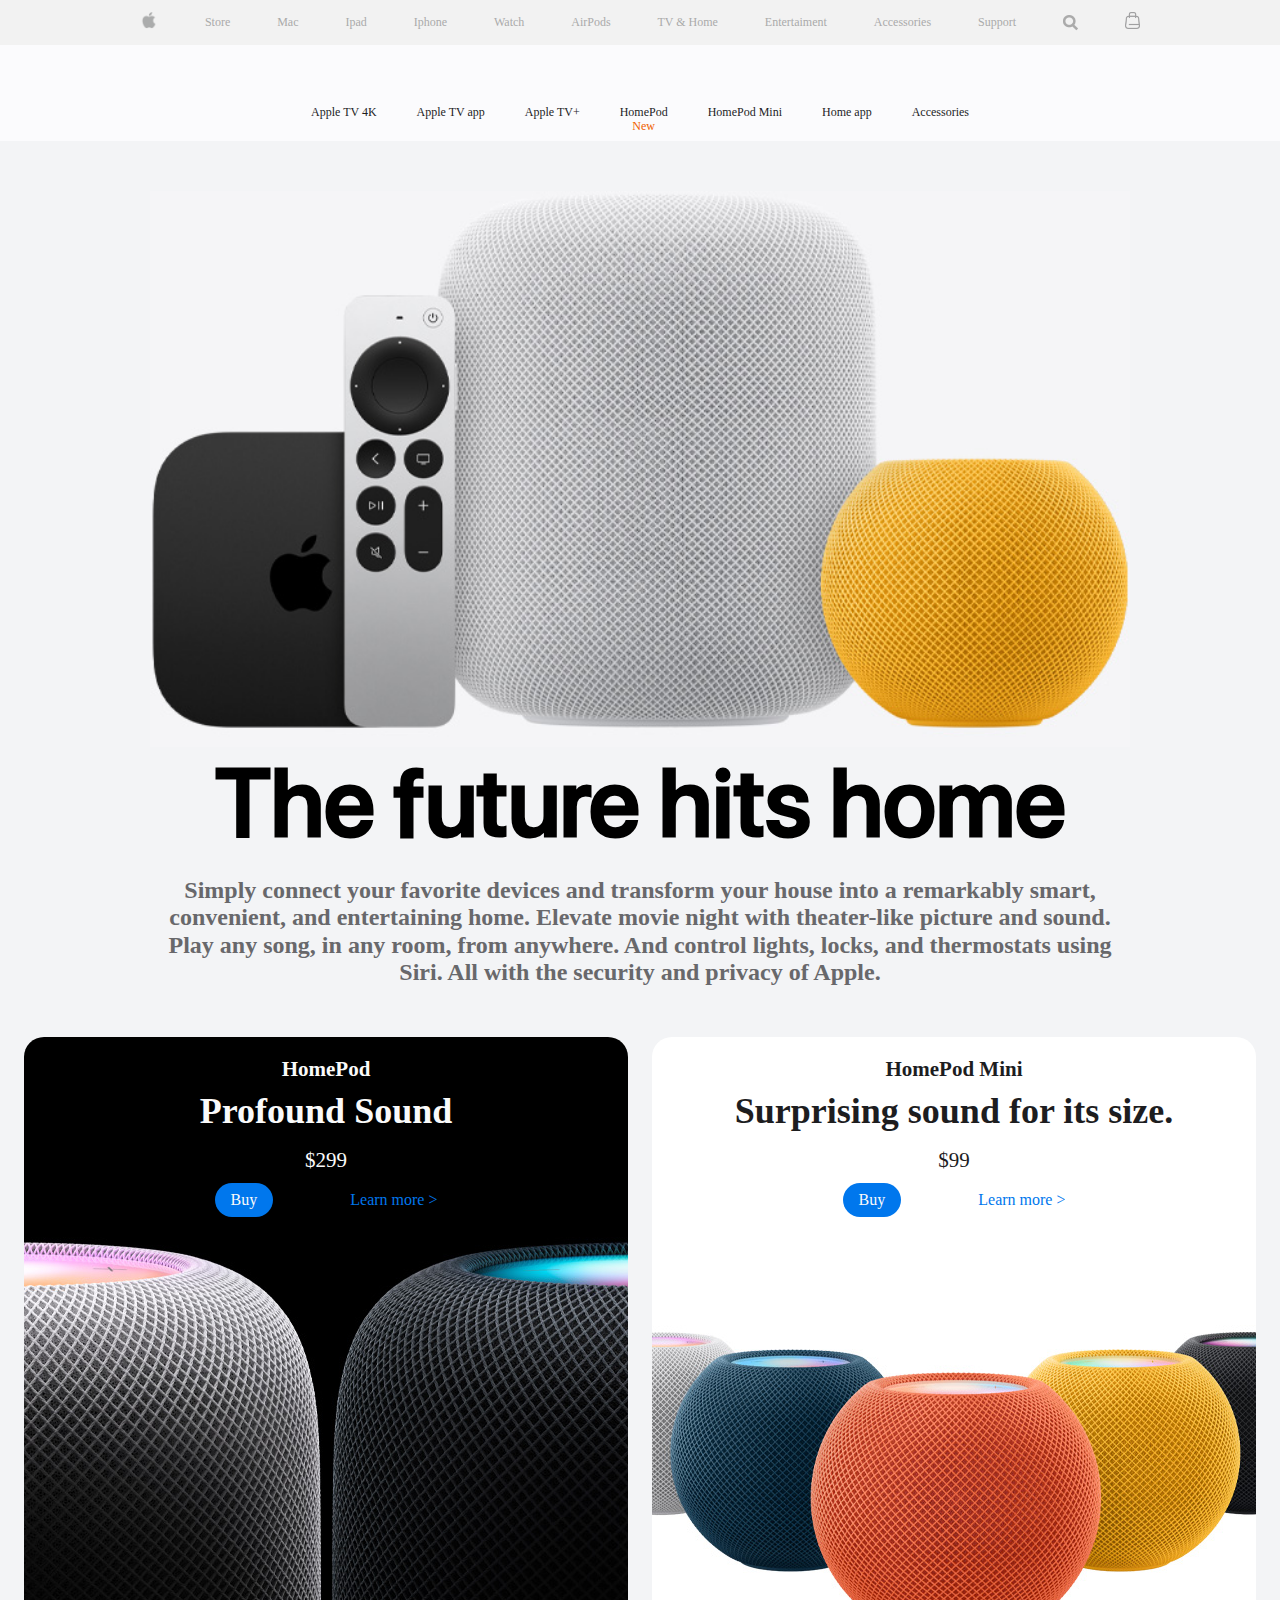
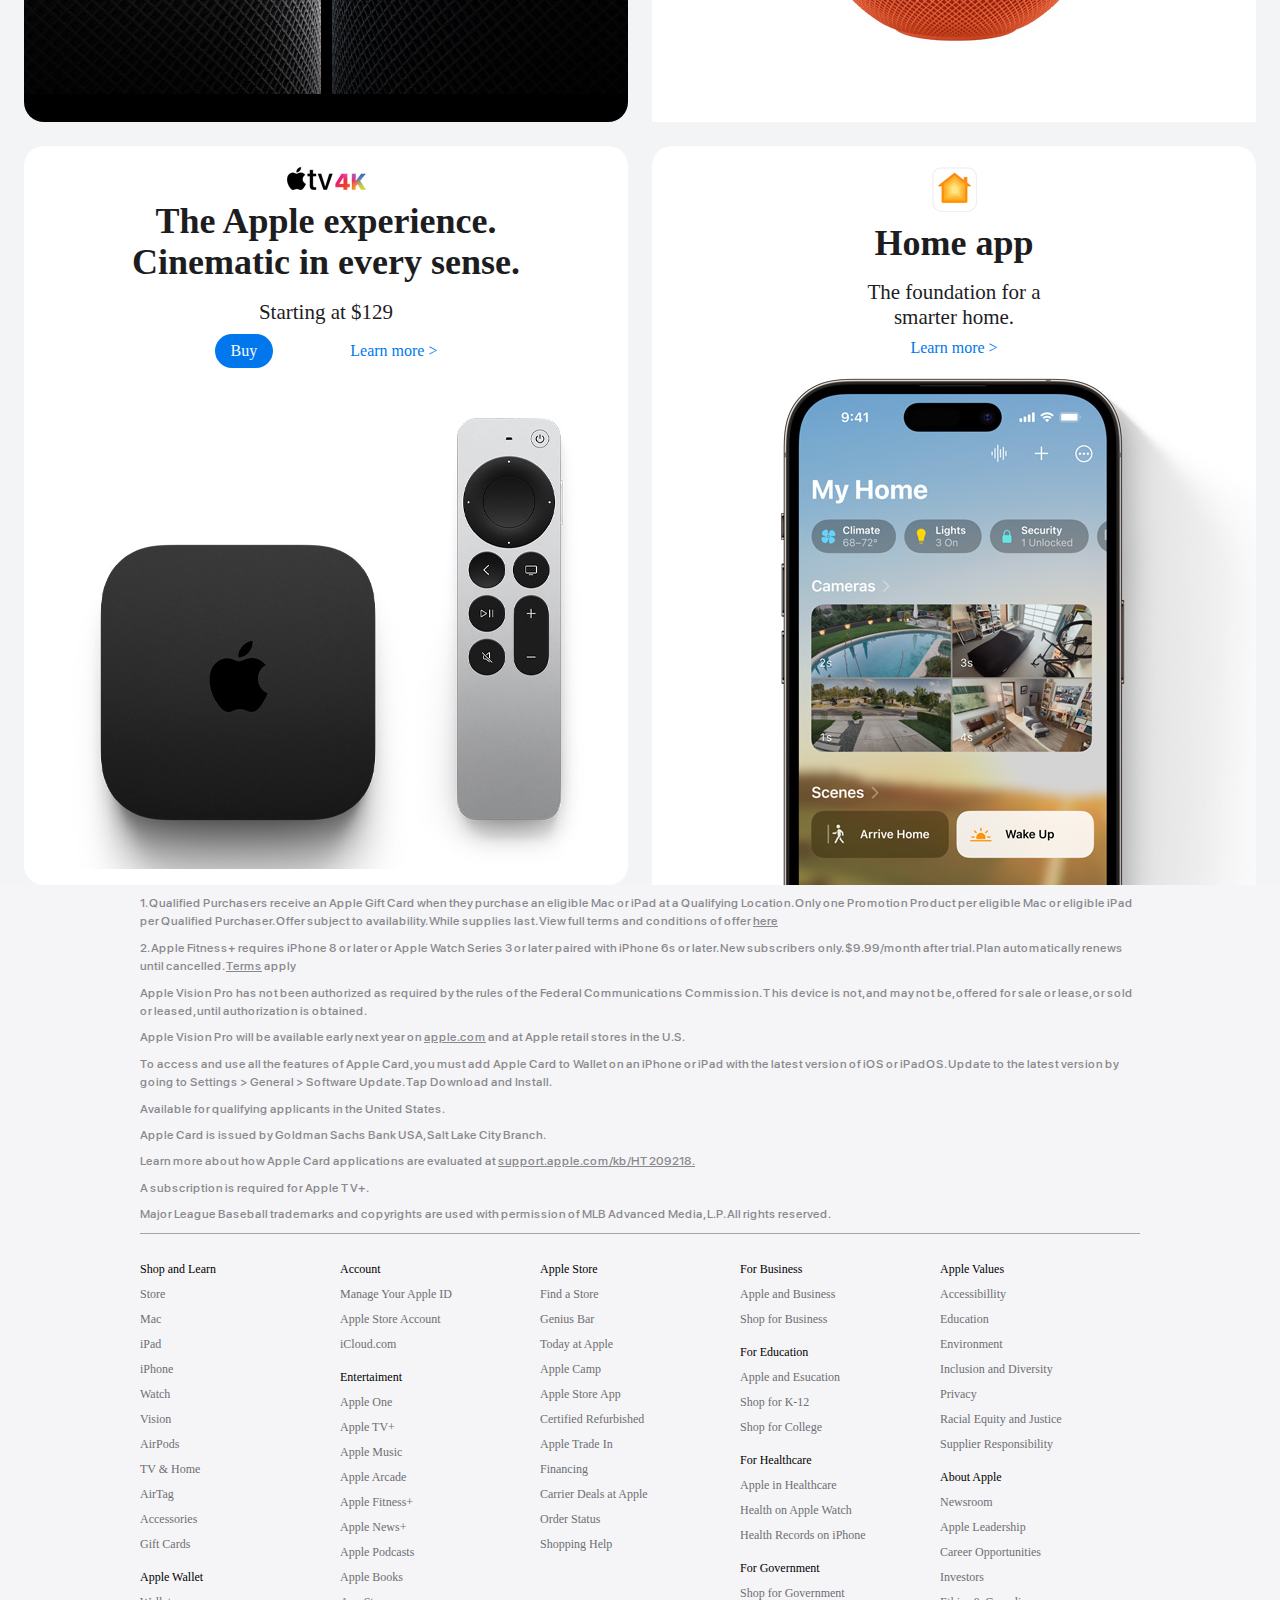
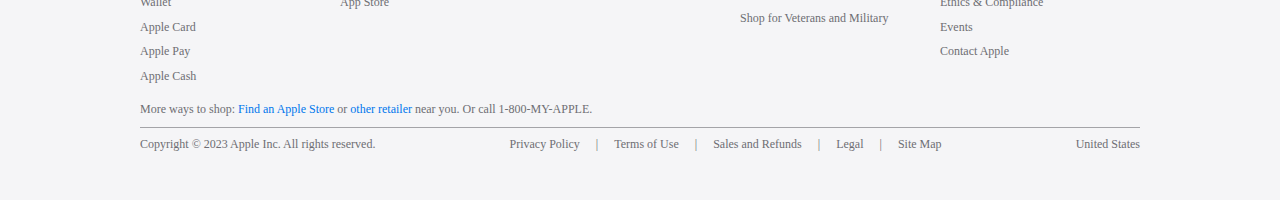
==== gallery.html @ ef0bcaed "added tv web" ====
<!DOCTYPE html>
<html lang="en">

<head>
    <meta charset="UTF-8">
    <meta http-equiv="X-UA-Compatible" content="IE=edge">
    <meta name="viewport" content="width=device-width, initial-scale=1.0">
    <link rel="stylesheet" href="./css/index.css">
    <!-- <link rel="shortcut icon" href="./assets/images/favicon.ico" type="image/x-icon"> -->
    <link rel="apple-touch-icon" sizes="180x180" href="./assets/favicon/apple-touch-icon.png">
    <link rel="icon" type="image/png" sizes="32x32" href="./assets/favicon/favicon-32x32.png">
    <link rel="icon" type="image/png" sizes="16x16" href="./assets/favicon/favicon-16x16.png">
    <link rel="manifest" href="./assets/favicon/site.webmanifest">
    <link rel="mask-icon" href="./assets/favicon/safari-pinned-tab.svg" color="#5bbad5">
    <meta name="msapplication-TileColor" content="#da532c">
    <meta name="theme-color" content="#ffffff">
    <title>Apple shop</title>
</head>

<body>
    <header class="header" id="header" style="position: static; background-color: #f2f2f2;">
        <ul class="header-menu-list" id="headerMenuList">
            <li class="header-menu-list-item menu-item-img"><a href="./index.html"><img
                        src="./assets/images/640px-Apple-logo.png" width="18px" alt="apple logo"></a></li>
            <li class="header-menu-list-item menu-item-text"><a href="#">
                    <p class="iphone-page-menu-elems">Store</p>
                </a></li>
            <li class="header-menu-list-item menu-item-text"><a href="#">
                    <p class="iphone-page-menu-elems">Mac</p>
                </a></li>
            <li class="header-menu-list-item menu-item-text"><a href="#">
                    <p class="iphone-page-menu-elems">Ipad</p>
                </a></li>
            <li class="header-menu-list-item menu-item-text"><a href="./iphone.html">
                    <p class="iphone-page-menu-elems">Iphone</p>
                </a></li>
            <li class="header-menu-list-item menu-item-text"><a href="#">
                    <p class="iphone-page-menu-elems">Watch</p>
                </a></li>
            <li class="header-menu-list-item menu-item-text"><a href="#">
                    <p class="iphone-page-menu-elems">AirPods</p>
                </a></li>
            <li class="header-menu-list-item menu-item-text"><a href="./gallery.html">
                    <p class="iphone-page-menu-elems">TV & Home</p>
                </a></li>
            <li class="header-menu-list-item menu-item-text"><a href="#">
                    <p class="iphone-page-menu-elems">Entertaiment</p>
                </a></li>
            <li class="header-menu-list-item menu-item-text"><a href="#">
                    <p class="iphone-page-menu-elems">Accessories</p>
                </a></li>
            <li class="header-menu-list-item menu-item-text"><a href="#">
                    <p class="iphone-page-menu-elems">Support</p>
                </a></li>
            <li class="header-menu-list-item menu-item-img"><a href="#" id="shopingSearch"><img
                        src="./assets/images/Vector_search_icon.svg.png" width="15px" alt=""></a></li>
            <li class="header-menu-list-item menu-item-img"><a href="#" id="shopingCart"><img
                        src="./assets/images/shopping_cart_icon_150278.png" width="15px" alt=""></a></li>
        </ul>
        <ul class="header-menu-hidden" id="header-menu-hidden">
            <li class="header-menu-list-item menu-item-img"><a href="./index.html"><img
                        src="./assets/images/640px-Apple-logo.png" width="18px" alt="apple logo"></a></li>
            <li>
                <ul>
                    <li class="header-menu-list-it6m menu-item-img shoppingSearch"><a href="#"><img
                                src="./assets/images/Vector_search_icon.svg.png" width="15px" alt=""></a></li>
                    <li class="header-menu-list-item menu-item-img"><a href="#" id="shopingCart"><img
                                src="./assets/images/shopping_cart_icon_150278.png" width="15px" alt=""></a></li>
                    <li><a href="#" id="menuOpenBtn" style="font-size: 30px; opacity: .8; color: #a3a3a3;">=</a></li>
                </ul>
            </li>
        </ul>
    </header>
    <main class="main-gallery" id="main-gallery">
        <section class="catalog-list-wrapper">
            <ul class="catalog-list">
                <li class="catalog-list-elem">
                    <a href="#" id="Apple-TV-4K">
                        <figure></figure>
                        <span>Apple TV 4K</span>
                        <span></span>
                    </a>
                </li>
                <li class="catalog-list-elem">
                    <a href="#" id="Apple-TV-app">
                        <figure></figure>
                        <span>Apple TV app</span>
                        <span></span>
                    </a>
                </li>
                <li class="catalog-list-elem">
                    <a href="#" id="Apple-TV">
                        <figure></figure>
                        <span>Apple TV+</span>
                        <span></span>
                    </a>
                </li>
                <li class="catalog-list-elem">
                    <a href="#" id="HomePod">
                        <figure></figure>
                        <span>HomePod</span>
                        <span>New</span>
                    </a>
                </li>
                <li class="catalog-list-elem">
                    <a href="#" id="HomePod-Mini">
                        <figure></figure>
                        <span>HomePod Mini</span>
                        <span></span>
                    </a>
                </li>
                <li class="catalog-list-elem">
                    <a href="#" id="Home-App">
                        <figure></figure>
                        <span>Home app</span>
                        <span></span>
                    </a>
                </li>
                <li class="catalog-list-elem">
                    <a href="#" id="Accessories">
                        <figure></figure>
                        <span>Accessories</span>
                        <span></span>
                    </a>
                </li>
            </ul>
        </section>
        <section class="home_staff">
            <img src="./assets/images/Gallery/FutureHitsHome.jpg" alt="">
            <h1>The future hits home</h1>
            <p>Simply connect your favorite devices and transform your house into a remarkably smart, convenient, and entertaining home. Elevate movie night with theater-like picture and sound. Play any song, in any room, from anywhere. And control lights, locks, and thermostats using Siri. All with the security and privacy of Apple.

            </p>
        </section>
        <section class="home_staff_cards">
            <section class="home_staff_cards_elem">
                <ul>
                    <li>
                        <p>HomePod</p>
                        <p>Profound Sound</p>
                        <p>$299</p>
                        <ul class="btns">
                            <li><a class="buy" href="#">Buy</a></li>
                            <li><a href="#">Learn more ></a></li>
                        </ul>
                    </li>
                    <li><img src="./assets/images/Gallery/homepod_2.jpg" alt=""></li>
                </ul>
            </section>
            <section class="home_staff_cards_elem">
                <ul>
                    <li>
                        <p>HomePod Mini</p>
                        <p>Surprising sound for its size.</p>
                        <p>$99</p>
                        <ul class="btns">
                            <li><a class="buy" href="#">Buy</a></li>
                            <li><a href="#">Learn more ></a></li>
                        </ul>
                    </li>
                    <li><img src="./assets/images/Gallery/room_filling_mini_Homepods.jpg" alt=""></li>
                </ul>
            </section>
            <section class="home_staff_cards_elem">
                <ul>
                    <li>
                        <img src="./assets/images/Gallery/apple_tv_4k_logo.png" alt="">
                        <p>The Apple experience.<br>Cinematic in every sense.</p>
                        <p>Starting at $129</p>
                        <ul class="btns">
                            <li><a class="buy" href="#">Buy</a></li>
                            <li><a href="#">Learn more ></a></li>
                        </ul>
                    </li>
                    <li><img src="./assets/images/Gallery/apple_tv_4k.jpg" alt=""></li>
                </ul>
            </section>
            <section class="home_staff_cards_elem">
                <ul>
                    <li>
                        <img src="./assets/images/Gallery/home_icon.png" alt="">
                        <p>Home app</p>
                        <p>The foundation for a<br>smarter home.</p>
                        <a href="#">Learn more ></a>
                    </li>
                    <li><img src="./assets/images/Gallery/homeapp.jpg" alt=""></li>
                </ul>
            </section>
        </section>
    </main>
    <footer class="footer">
        <section class="footer-content">
            <ul class="footer-content-list" id="mainFooter">
                <li class="footer-content-firstElem">
                    <ul class="footer-content-important-info">
                        <li><span>1. Qualified Purchasers receive an Apple Gift Card when they purchase an eligible Mac
                                or iPad at a Qualifying Location. Only one Promotion Product per eligible Mac or
                                eligible iPad per Qualified Purchaser. Offer subject to availability. While supplies
                                last. View full terms and conditions of offer <a href="#">here</a></span></li>
                        <li><span>2. Apple Fitness+ requires iPhone 8 or later or Apple Watch Series 3 or later paired
                                with iPhone 6s or later. New subscribers only. $9.99/month after trial. Plan
                                automatically renews until cancelled. <a href="#">Terms</a> apply <span></li>
                        <li><span>Apple Vision Pro has not been authorized as required by the rules of the Federal
                                Communications Commission. This device is not, and may not be, offered for sale or
                                lease, or sold or leased, until authorization is obtained.</span></li>
                        <li><span>Apple Vision Pro will be available early next year on <a
                                    href="https://www.apple.com/">apple.com</a> and at Apple retail stores in the
                                U.S.</span></li>
                        <li><span>To access and use all the features of Apple Card, you must add Apple Card to Wallet on
                                an iPhone or iPad with the latest version of iOS or iPadOS. Update to the latest version
                                by going to Settings > General > Software Update. Tap Download and Install.</span></li>
                        <li><span>Available for qualifying applicants in the United States.</span></li>
                        <li><span>Apple Card is issued by Goldman Sachs Bank USA, Salt Lake City Branch.</span></li>
                        <li><span>Learn more about how Apple Card applications are evaluated at <a
                                    href="https://support.apple.com/kb/HT209218">support.apple.com/kb/HT209218.</a></span>
                        </li>
                        <li><span>A subscription is required for Apple TV+.</span></li>
                        <li><span>Major League Baseball trademarks and copyrights are used with permission of MLB
                                Advanced Media, L.P. All rights reserved.</span></li>
                    </ul>
                </li>
                <li>
                    <section class="line"
                        style="width: 100%; height: 1px; background-color: #6e6e73; margin-block: 10px; opacity: .6;">
                    </section>
                </li>
                <li class="footer-content-secondElem">
                    <ul class="footer-importantLinksList_block">
                        <li class="footer-importantLinks_elem">
                            <section>
                                <ul>Shop and Learn
                                    <li><a href="#">Store</a></li>
                                    <li><a href="#">Mac</a></li>
                                    <li><a href="#">iPad</a></li>
                                    <li><a href="#">iPhone</a></li>
                                    <li><a href="#">Watch</a></li>
                                    <li><a href="#">Vision</a></li>
                                    <li><a href="#">AirPods</a></li>
                                    <li><a href="#">TV & Home</a></li>
                                    <li><a href="#">AirTag</a></li>
                                    <li><a href="#">Accessories</a></li>
                                    <li><a href="#">Gift Cards</a></li>
                                </ul>
                                <ul>Apple Wallet
                                    <li><a href="#">Wallet</a></li>
                                    <li><a href="#">Apple Card</a></li>
                                    <li><a href="#">Apple Pay</a></li>
                                    <li><a href="#">Apple Cash</a></li>
                                </ul>
                            </section>
                        </li>
                        <li class="footer-importantLinks_elem">
                            <section>
                                <ul>Account
                                    <li><a href="#">Manage Your Apple ID</a></li>
                                    <li><a href="#">Apple Store Account</a></li>
                                    <li><a href="#">iCloud.com</a></li>
                                </ul>
                                <ul>Entertaiment
                                    <li><a href="#">Apple One</a></li>
                                    <li><a href="#">Apple TV+</a></li>
                                    <li><a href="#">Apple Music</a></li>
                                    <li><a href="#">Apple Arcade</a></li>
                                    <li><a href="#">Apple Fitness+</a></li>
                                    <li><a href="#">Apple News+</a></li>
                                    <li><a href="#">Apple Podcasts</a></li>
                                    <li><a href="#">Apple Books</a></li>
                                    <li><a href="#">App Store</a></li>
                                </ul>
                            </section>
                        </li>
                        <li class="footer-importantLinks_elem">
                            <section>
                                <ul>Apple Store
                                    <li><a href="#">Find a Store</a></li>
                                    <li><a href="#">Genius Bar</a></li>
                                    <li><a href="#">Today at Apple</a></li>
                                    <li><a href="#">Apple Camp</a></li>
                                    <li><a href="#">Apple Store App</a></li>
                                    <li><a href="#">Certified Refurbished</a></li>
                                    <li><a href="#">Apple Trade In</a></li>
                                    <li><a href="#">Financing</a></li>
                                    <li><a href="#">Carrier Deals at Apple</a></li>
                                    <li><a href="#">Order Status</a></li>
                                    <li><a href="#">Shopping Help</a></li>
                                </ul>
                            </section>
                        </li>
                        <li class="footer-importantLinks_elem">
                            <section>
                                <ul>For Business
                                    <li><a href="#">Apple and Business</a></li>
                                    <li><a href="#">Shop for Business</a></li>
                                </ul>
                                <ul>For Education
                                    <li><a href="#">Apple and Esucation</a></li>
                                    <li><a href="#">Shop for K-12</a></li>
                                    <li><a href="#">Shop for College</a></li>
                                </ul>
                                <ul>For Healthcare
                                    <li><a href="#">Apple in Healthcare</a></li>
                                    <li><a href="#">Health on Apple Watch</a></li>
                                    <li><a href="#">Health Records on iPhone</a></li>
                                </ul>
                                <ul>For Government
                                    <li><a href="#">Shop for Government</a></li>
                                    <li><a href="#">Shop for Veterans and Military</a></li>
                                </ul>
                            </section>
                        </li>
                        <li class="footer-importantLinks_elem">
                            <section>
                                <ul>Apple Values
                                    <li><a href="#">Accessibillity</a></li>
                                    <li><a href="#">Education</a></li>
                                    <li><a href="#">Environment</a></li>
                                    <li><a href="#">Inclusion and Diversity</a></li>
                                    <li><a href="#">Privacy</a></li>
                                    <li><a href="#">Racial Equity and Justice</a></li>
                                    <li><a href="#">Supplier Responsibility</a></li>
                                </ul>
                                <ul>About Apple
                                    <li><a href="#">Newsroom</a></li>
                                    <li><a href="#">Apple Leadership</a></li>
                                    <li><a href="#">Career Opportunities</a></li>
                                    <li><a href="#">Investors</a></li>
                                    <li><a href="#">Ethics & Compliance</a></li>
                                    <li><a href="#">Events</a></li>
                                    <li><a href="#">Contact Apple</a></li>
                                </ul>
                            </section>
                        </li>
                    </ul>

                </li>
                <li class="footer-content-thirdElem">
                    <ul>
                        <li><span>More ways to shop: <a href="https://www.apple.com/retail/">Find an Apple Store</a> or
                                <a href="https://locate.apple.com/">other retailer</a> near you. Or call
                                1-800-MY-APPLE.</span></li>
                        <li>
                            <section class="line"
                                style="width: 100%; height: 1px; background-color: #6e6e73; margin-block: 10px; opacity: .6;">
                            </section>
                        </li>
                        <li>
                            <ul class="footer-copyright-lists">
                                <li>
                                    <p>Copyright &copy; 2023 Apple Inc. All rights reserved.</p>
                                </li>
                                <li>
                                    <ul>
                                        <li><a href="#">Privacy Policy</a></li>
                                        <li><a href="#">Terms of Use</a></li>
                                        <li><a href="#">Sales and Refunds</a></li>
                                        <li><a href="#">Legal</a></li>
                                        <li><a href="#">Site Map</a></li>
                                    </ul>
                                </li>
                                <li><a href="#">United States</a></li>
                            </ul>
                        </li>
                    </ul>
                </li>
            </ul>
            <ul class="footer-content-dropdown" id="littleFooter">
                <li class="dropdown">
                    <button class="dropbtn">Shop and Learn</button>
                    <div class="dropdown-content">
                        <a href="#">Store</a>
                        <a href="#">Mac</a>
                        <a href="#">iPad</a>
                        <a href="#">iPhone</a>
                        <a href="#">Watch</a>
                        <a href="#">Vision</a>
                        <a href="#">AirPods</a>
                        <a href="#">TV & Home</a>
                        <a href="#">AirTag</a>
                        <a href="#">Accessories</a>
                        <a href="#">Gift Cards</a>
                    </div>
                </li>
                <li class="dropdown">
                    <button class="dropbtn">Apple Wallet</button>
                    <div class="dropdown-content">
                        <a href="#">Wallet</a>
                        <a href="#">Apple Card</a>
                        <a href="#">Apple Pay</a>
                        <a href="#">Apple Cash</a>
                    </div>
                </li>
                <li class="dropdown">
                    <button class="dropbtn">Account</button>
                    <div class="dropdown-content">
                        <a href="#">Manage Your Apple ID</a>
                        <a href="#">Apple Store Account</a>
                        <a href="#">iCloud.com</a>
                    </div>
                </li>
                <li class="dropdown">
                    <button class="dropbtn">Entertaiment</button>
                    <div class="dropdown-content">
                        <a href="#">Apple One</a>
                        <a href="#">Apple TV+</a>
                        <a href="#">Apple Music</a>
                        <a href="#">Apple Arcade</a>
                        <a href="#">Apple Fitness+</a>
                        <a href="#">Apple News+</a>
                        <a href="#">Apple Podcasts</a>
                        <a href="#">Apple Books</a>
                        <a href="#">App Store</a>
                    </div>
                </li>
                <li class="dropdown">
                    <button class="dropbtn">Apple Store</button>
                    <div class="dropdown-content">
                        <a href="#">Find a Store</a>
                        <a href="#">Genius Bar</a>
                        <a href="#">Today at Apple</a>
                        <a href="#">Apple Camp</a>
                        <a href="#">Apple Store App</a>
                        <a href="#">Certified Refurbished</a>
                        <a href="#">Apple Trade In</a>
                        <a href="#">Financing</a>
                        <a href="#">Carrier Deals at Apple</a>
                        <a href="#">Order Status</a>
                        <a href="#">Shopping Help</a>
                    </div>
                </li>
                <li class="dropdown">
                    <button class="dropbtn">For Business</button>
                    <div class="dropdown-content">
                        <a href="#">Apple and Business</a>
                        <a href="#">Shop for Business</a>
                    </div>
                </li>
                <li class="dropdown">
                    <button class="dropbtn">For Education</button>
                    <div class="dropdown-content">
                        <a href="#">Apple and Esucation</a>
                        <a href="#">Shop for K-12</a>
                        <a href="#">Shop for College</a>
                    </div>
                </li>
                <li class="dropdown">
                    <button class="dropbtn">For Healthcare</button>
                    <div class="dropdown-content">
                        <a href="#">Apple in Healthcare</a>
                        <a href="#">Health on Apple Watch</a>
                        <a href="#">Health Records on iPhone</a>
                    </div>
                </li>
                <li class="dropdown">
                    <button class="dropbtn">For Government</button>
                    <div class="dropdown-content">
                        <a href="#">Shop for Government</a>
                        <a href="#">Shop for Veterans and Military</a>
                    </div>
                </li>
                <li class="dropdown">
                    <button class="dropbtn">Apple Values</button>
                    <div class="dropdown-content">
                        <a href="#">Accessibillity</a>
                        <a href="#">Education</a>
                        <a href="#">Environment</a>
                        <a href="#">Inclusion and Diversity</a>
                        <a href="#">Privacy</a>
                        <a href="#">Racial Equity and Justice</a>
                        <a href="#">Supplier Responsibility</a>
                    </div>
                </li>
                <li class="dropdown">
                    <button class="dropbtn">About Apple</button>
                    <div class="dropdown-content">
                        <a href="#">Newsroom</a>
                        <a href="#">Apple Leadership</a>
                        <a href="#">Career Opportunities</a>
                        <a href="#">Investors</a>
                        <a href="#">Ethics & Compliance</a>
                        <a href="#">Events</a>
                        <a href="#">Contact Apple</a>
                    </div>
                </li>
            </ul>
        </section>
    </footer>
    <section class="hidden-menu-block" id="hidden-menu-block">
        <ul><span id="menuCloser">&#x2715;</span>
            <li><a href="#">Store</a></li>
            <li><a href="#">Mac</a></li>
            <li><a href="#">iPad</a></li>
            <li><a href="./iphone.html">iPhone</a></li>
            <li><a href="#">Watch</a></li>
            <li><a href="#">Vision</a></li>
            <li><a href="#">AirPods</a></li>
            <li><a href="./gallery.html">TV & Home</a></li>
            <li><a href="#">Entertaiment</a></li>
            <li><a href="#">Accessories</a></li>
            <li><a href="#">Support</a></li>
        </ul>
    </section>
    <script src="./scripts/header.js"></script>
    <script src="./scripts/main.js"></script>
    <script src="./scripts/footer.js"></script>
</body>

</html>
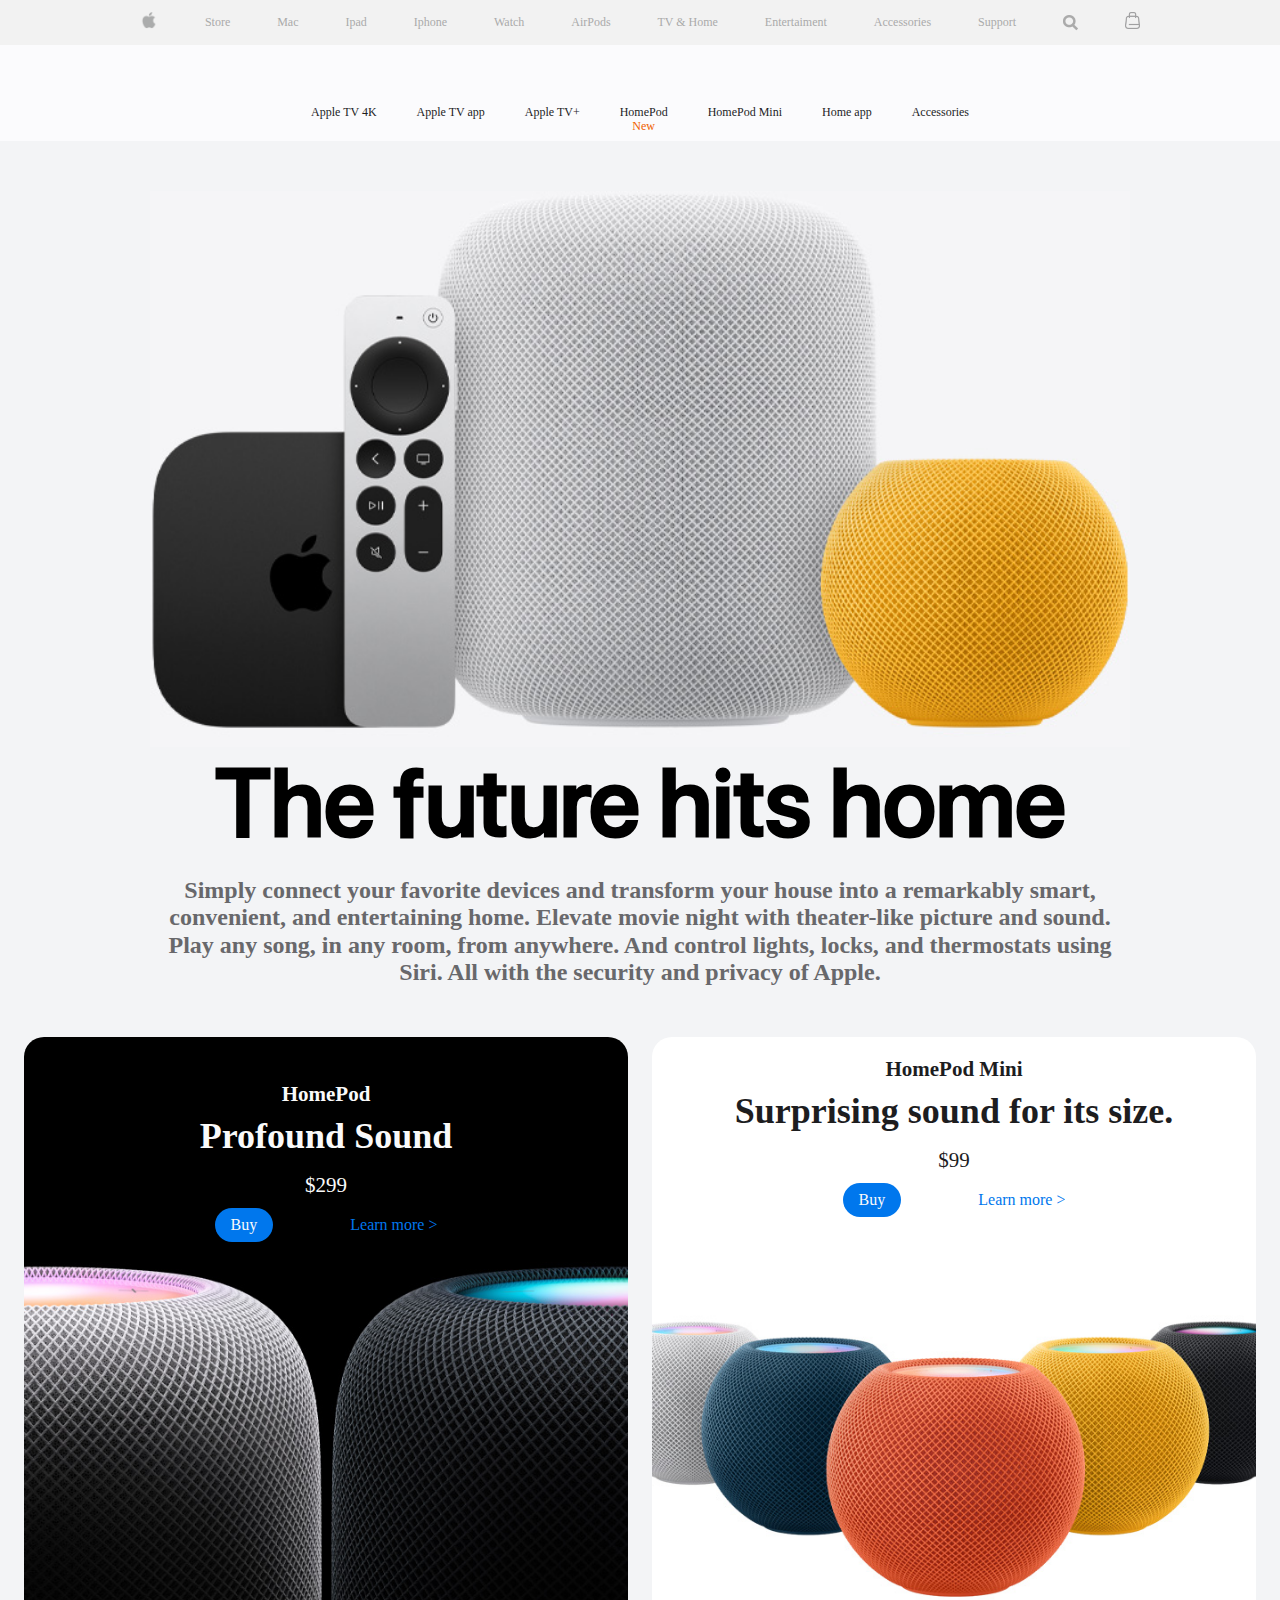
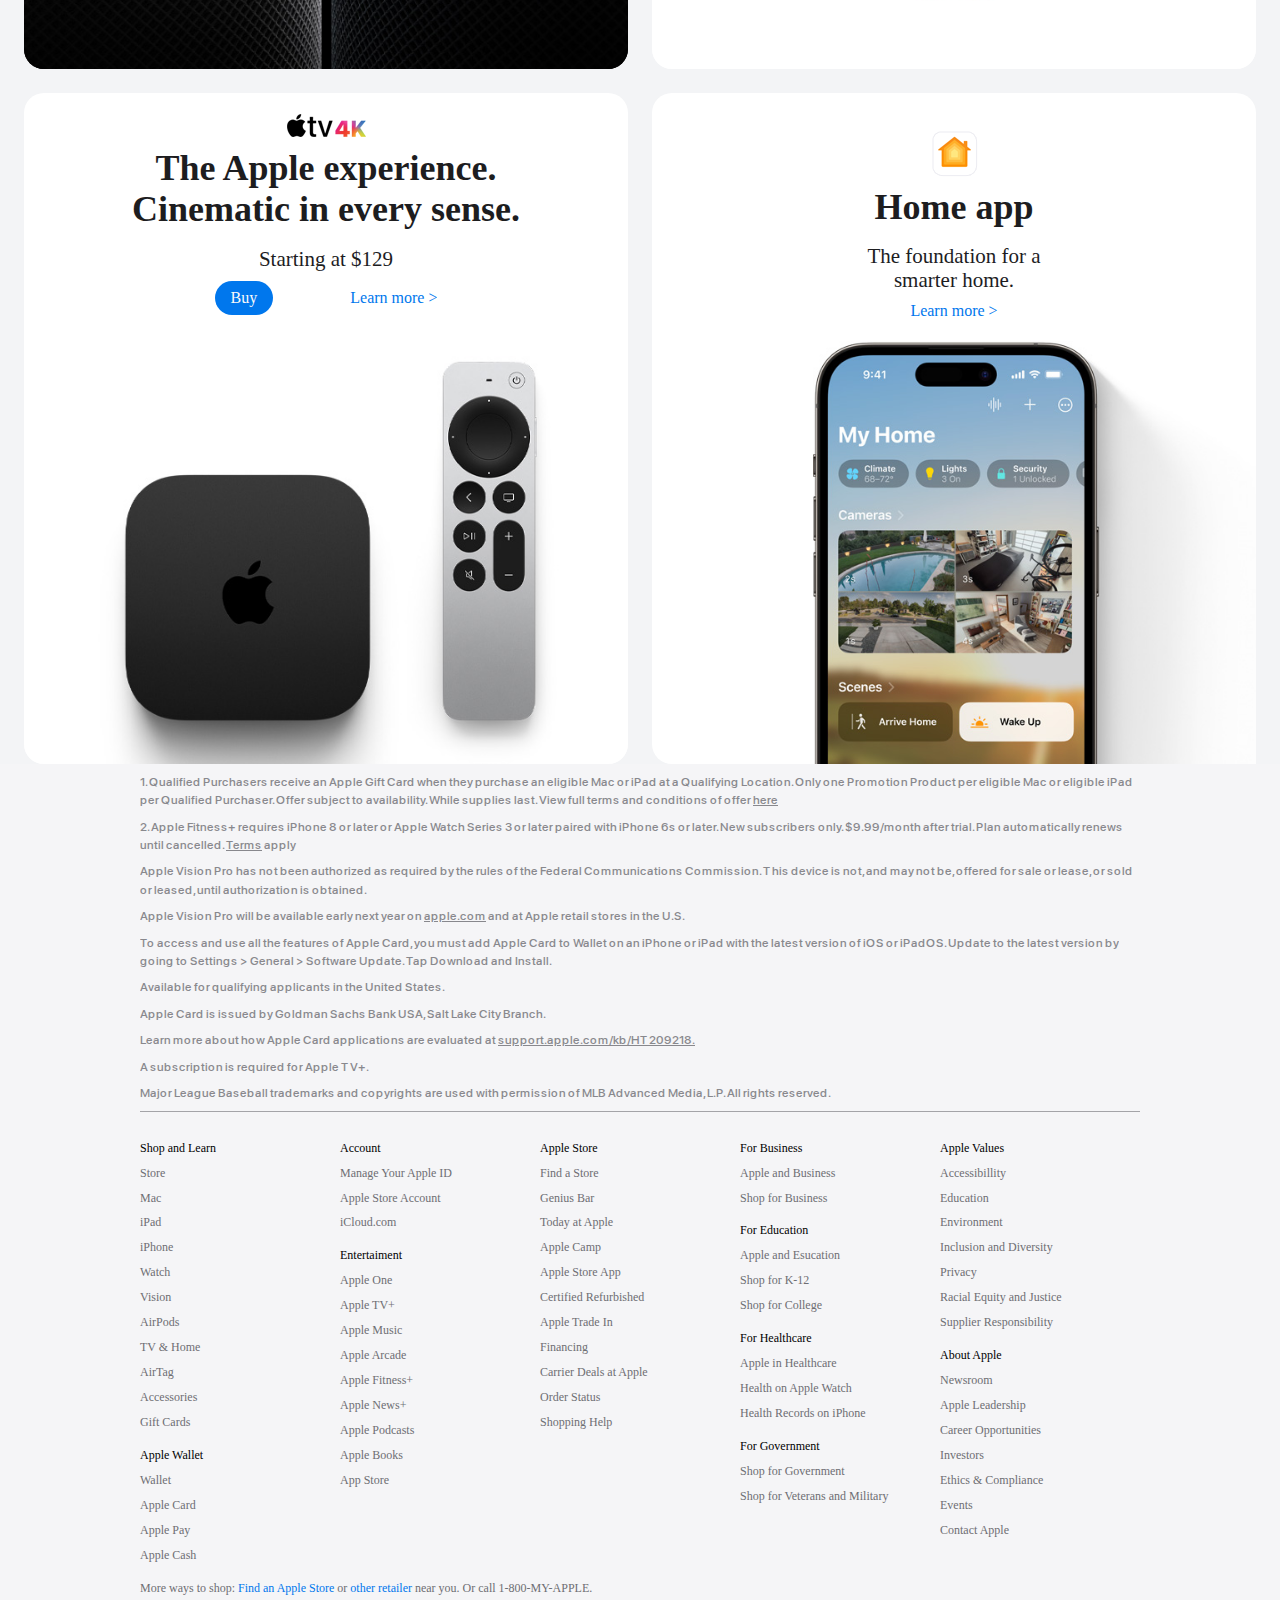
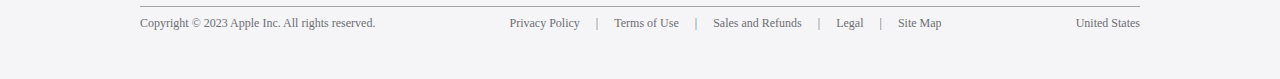
==== commit d8ae1ca0: "upgraded footer (part3) final (maybe)" ====
--- a/gallery.html
+++ b/gallery.html
@@ -365,121 +365,121 @@
             </ul>
             <ul class="footer-content-dropdown" id="littleFooter">
                 <li class="dropdown">
-                    <button class="dropbtn">Shop and Learn</button>
-                    <div class="dropdown-content">
-                        <a href="#">Store</a>
-                        <a href="#">Mac</a>
-                        <a href="#">iPad</a>
-                        <a href="#">iPhone</a>
-                        <a href="#">Watch</a>
-                        <a href="#">Vision</a>
-                        <a href="#">AirPods</a>
-                        <a href="#">TV & Home</a>
-                        <a href="#">AirTag</a>
-                        <a href="#">Accessories</a>
-                        <a href="#">Gift Cards</a>
-                    </div>
-                </li>
-                <li class="dropdown">
-                    <button class="dropbtn">Apple Wallet</button>
-                    <div class="dropdown-content">
-                        <a href="#">Wallet</a>
-                        <a href="#">Apple Card</a>
-                        <a href="#">Apple Pay</a>
-                        <a href="#">Apple Cash</a>
-                    </div>
-                </li>
-                <li class="dropdown">
-                    <button class="dropbtn">Account</button>
-                    <div class="dropdown-content">
-                        <a href="#">Manage Your Apple ID</a>
-                        <a href="#">Apple Store Account</a>
-                        <a href="#">iCloud.com</a>
-                    </div>
-                </li>
-                <li class="dropdown">
-                    <button class="dropbtn">Entertaiment</button>
-                    <div class="dropdown-content">
-                        <a href="#">Apple One</a>
-                        <a href="#">Apple TV+</a>
-                        <a href="#">Apple Music</a>
-                        <a href="#">Apple Arcade</a>
-                        <a href="#">Apple Fitness+</a>
-                        <a href="#">Apple News+</a>
-                        <a href="#">Apple Podcasts</a>
-                        <a href="#">Apple Books</a>
-                        <a href="#">App Store</a>
-                    </div>
-                </li>
-                <li class="dropdown">
-                    <button class="dropbtn">Apple Store</button>
-                    <div class="dropdown-content">
-                        <a href="#">Find a Store</a>
-                        <a href="#">Genius Bar</a>
-                        <a href="#">Today at Apple</a>
-                        <a href="#">Apple Camp</a>
-                        <a href="#">Apple Store App</a>
-                        <a href="#">Certified Refurbished</a>
-                        <a href="#">Apple Trade In</a>
-                        <a href="#">Financing</a>
-                        <a href="#">Carrier Deals at Apple</a>
-                        <a href="#">Order Status</a>
-                        <a href="#">Shopping Help</a>
-                    </div>
-                </li>
-                <li class="dropdown">
-                    <button class="dropbtn">For Business</button>
-                    <div class="dropdown-content">
-                        <a href="#">Apple and Business</a>
-                        <a href="#">Shop for Business</a>
-                    </div>
-                </li>
-                <li class="dropdown">
-                    <button class="dropbtn">For Education</button>
-                    <div class="dropdown-content">
-                        <a href="#">Apple and Esucation</a>
-                        <a href="#">Shop for K-12</a>
-                        <a href="#">Shop for College</a>
-                    </div>
-                </li>
-                <li class="dropdown">
-                    <button class="dropbtn">For Healthcare</button>
-                    <div class="dropdown-content">
-                        <a href="#">Apple in Healthcare</a>
-                        <a href="#">Health on Apple Watch</a>
-                        <a href="#">Health Records on iPhone</a>
-                    </div>
-                </li>
-                <li class="dropdown">
-                    <button class="dropbtn">For Government</button>
-                    <div class="dropdown-content">
-                        <a href="#">Shop for Government</a>
-                        <a href="#">Shop for Veterans and Military</a>
-                    </div>
-                </li>
-                <li class="dropdown">
-                    <button class="dropbtn">Apple Values</button>
-                    <div class="dropdown-content">
-                        <a href="#">Accessibillity</a>
-                        <a href="#">Education</a>
-                        <a href="#">Environment</a>
-                        <a href="#">Inclusion and Diversity</a>
-                        <a href="#">Privacy</a>
-                        <a href="#">Racial Equity and Justice</a>
-                        <a href="#">Supplier Responsibility</a>
-                    </div>
-                </li>
-                <li class="dropdown">
-                    <button class="dropbtn">About Apple</button>
-                    <div class="dropdown-content">
-                        <a href="#">Newsroom</a>
-                        <a href="#">Apple Leadership</a>
-                        <a href="#">Career Opportunities</a>
-                        <a href="#">Investors</a>
-                        <a href="#">Ethics & Compliance</a>
-                        <a href="#">Events</a>
-                        <a href="#">Contact Apple</a>
-                    </div>
+                    <button class="dropbtn" id="drop1" onclick="dropMove('drop1-content')">Shop and Learn</button>
+                        <div class="dropdown-content" id="drop1-content">
+                            <a href="#">Store</a>
+                            <a href="#">Mac</a>
+                            <a href="#">iPad</a>
+                            <a href="./iphone.html">iPhone</a>
+                            <a href="#">Watch</a>
+                            <a href="#">Vision</a>
+                            <a href="#">AirPods</a>
+                            <a href="./gallery.html">TV & Home</a>
+                            <a href="#">AirTag</a>
+                            <a href="#">Accessories</a>
+                            <a href="#">Gift Cards</a>
+                        </div>
+                </li>
+                <li class="dropdown">
+                    <button class="dropbtn" onclick="dropMove('drop2-content')" id="drop2">Apple Wallet</button>
+                        <div class="dropdown-content" id="drop2-content">
+                            <a href="#">Wallet</a>
+                            <a href="#">Apple Card</a>
+                            <a href="#">Apple Pay</a>
+                            <a href="#">Apple Cash</a>
+                        </div>
+                </li>
+                <li class="dropdown">
+                    <button class="dropbtn" onclick="dropMove('drop3-content')" id="drop3">Account</button>
+                        <div class="dropdown-content" id="drop3-content">
+                            <a href="#">Manage Your Apple ID</a>
+                            <a href="#">Apple Store Account</a>
+                            <a href="#">iCloud.com</a>
+                        </div>
+                </li>
+                <li class="dropdown">
+                    <button class="dropbtn" onclick="dropMove('drop4-content')" id="drop4">Entertaiment</button>
+                        <div class="dropdown-content" id="drop4-content">
+                            <a href="#">Apple One</a>
+                            <a href="#">Apple TV+</a>
+                            <a href="#">Apple Music</a>
+                            <a href="#">Apple Arcade</a>
+                            <a href="#">Apple Fitness+</a>
+                            <a href="#">Apple News+</a>
+                            <a href="#">Apple Podcasts</a>
+                            <a href="#">Apple Books</a>
+                            <a href="#">App Store</a>
+                        </div>
+                </li>
+                <li class="dropdown">
+                    <button class="dropbtn" onclick="dropMove('drop5-content')" id="drop5">Apple Store</button>
+                        <div class="dropdown-content" id="drop5-content">
+                            <a href="#">Find a Store</a>
+                            <a href="#">Genius Bar</a>
+                            <a href="#">Today at Apple</a>
+                            <a href="#">Apple Camp</a>
+                            <a href="#">Apple Store App</a>
+                            <a href="#">Certified Refurbished</a>
+                            <a href="#">Apple Trade In</a>
+                            <a href="#">Financing</a>
+                            <a href="#">Carrier Deals at Apple</a>
+                            <a href="#">Order Status</a>
+                            <a href="#">Shopping Help</a>
+                        </div>
+                </li>
+                <li class="dropdown">
+                    <button class="dropbtn" id="drop6" onclick="dropMove('drop6-content')">For Business</button>
+                        <div class="dropdown-content" id="drop6-content">
+                            <a href="#">Apple and Business</a>
+                            <a href="#">Shop for Business</a>
+                        </div>
+                </li>
+                <li class="dropdown">
+                    <button class="dropbtn" onclick="dropMove('drop7-content')" id="drop7">For Education</button>
+                        <div class="dropdown-content" id="drop7-content">
+                            <a href="#">Apple and Esucation</a>
+                            <a href="#">Shop for K-12</a>
+                            <a href="#">Shop for College</a>
+                        </div>
+                </li>
+                <li class="dropdown">
+                    <button  onclick="dropMove('drop8-content')" class="dropbtn" id="drop8">For Healthcare</button>
+                        <div class="dropdown-content" id="drop8-content">
+                            <a href="#">Apple in Healthcare</a>
+                            <a href="#">Health on Apple Watch</a>
+                            <a href="#">Health Records on iPhone</a>
+                        </div>
+                </li>
+                <li class="dropdown">
+                    <button class="dropbtn" id="drop9" onclick="dropMove('drop9-content')">For Government</button>
+                        <div class="dropdown-content" id="drop9-content">
+                            <a href="#">Shop for Government</a>
+                            <a href="#">Shop for Veterans and Military</a>
+                        </div>
+                </li>
+                <li class="dropdown">
+                    <button class="dropbtn" id="drop10" onclick="dropMove('drop10-content')">Apple Values</button>
+                        <div class="dropdown-content" id="drop10-content">
+                            <a href="#">Accessibillity</a>
+                            <a href="#">Education</a>
+                            <a href="#">Environment</a>
+                            <a href="#">Inclusion and Diversity</a>
+                            <a href="#">Privacy</a>
+                            <a href="#">Racial Equity and Justice</a>
+                            <a href="#">Supplier Responsibility</a>
+                        </div>
+                </li>
+                <li class="dropdown">
+                    <button class="dropbtn" id="drop11" onclick="dropMove('drop11-content')">About Apple</button>
+                        <div class="dropdown-content" id="drop11-content">
+                            <a href="#">Newsroom</a>
+                            <a href="#">Apple Leadership</a>
+                            <a href="#">Career Opportunities</a>
+                            <a href="#">Investors</a>
+                            <a href="#">Ethics & Compliance</a>
+                            <a href="#">Events</a>
+                            <a href="#">Contact Apple</a>
+                        </div>
                 </li>
             </ul>
         </section>
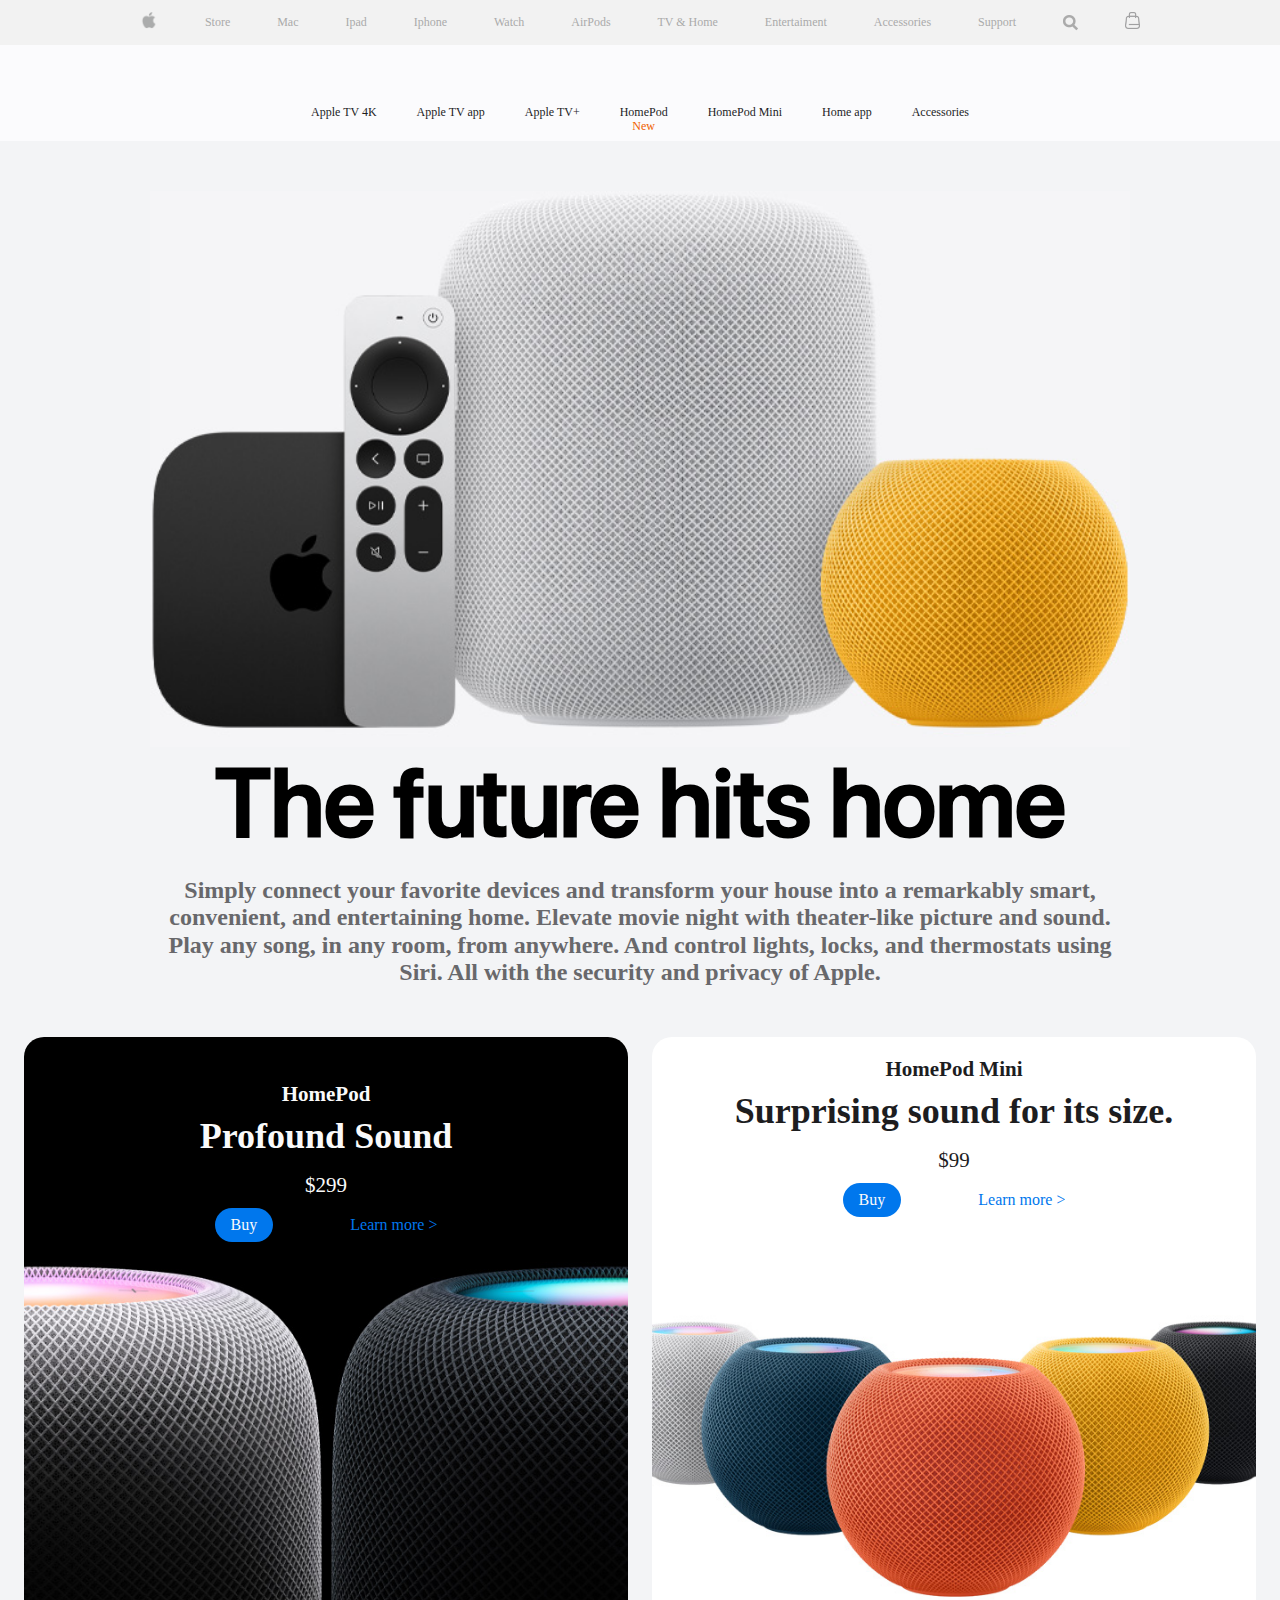
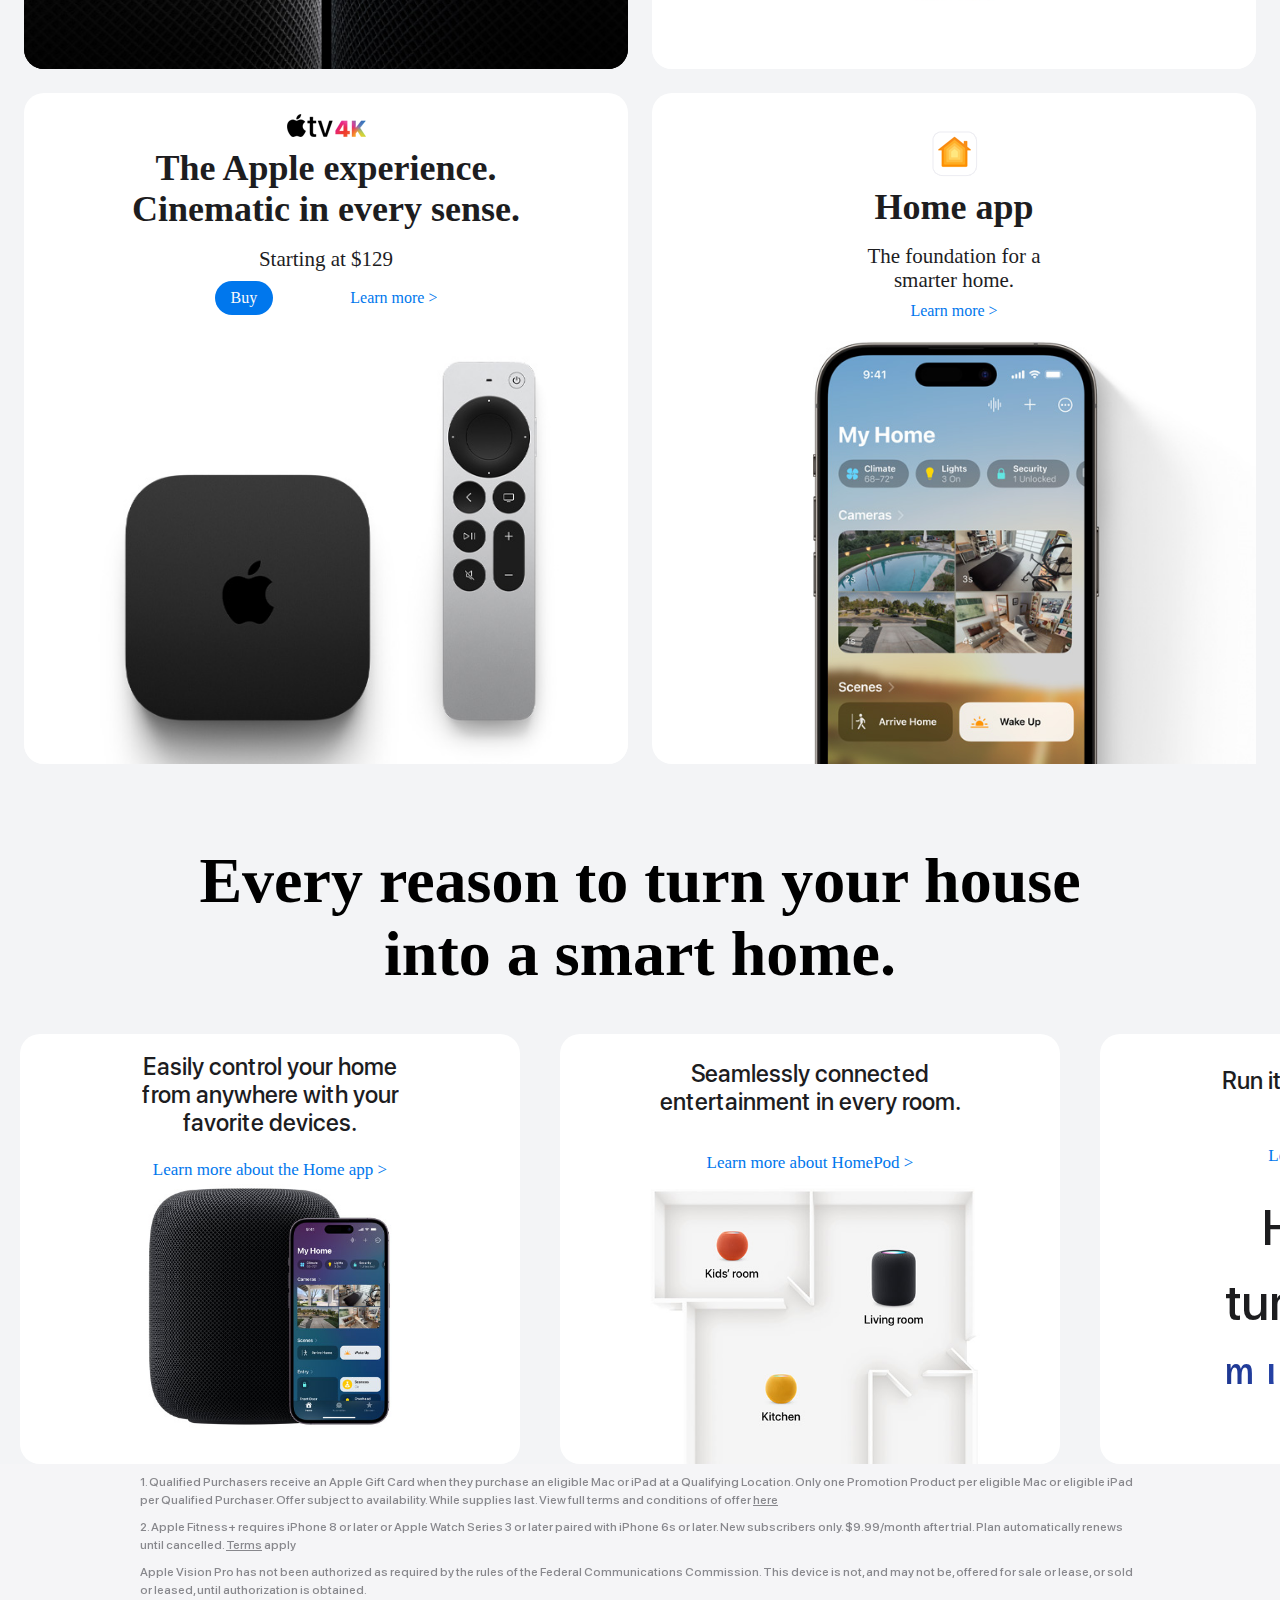
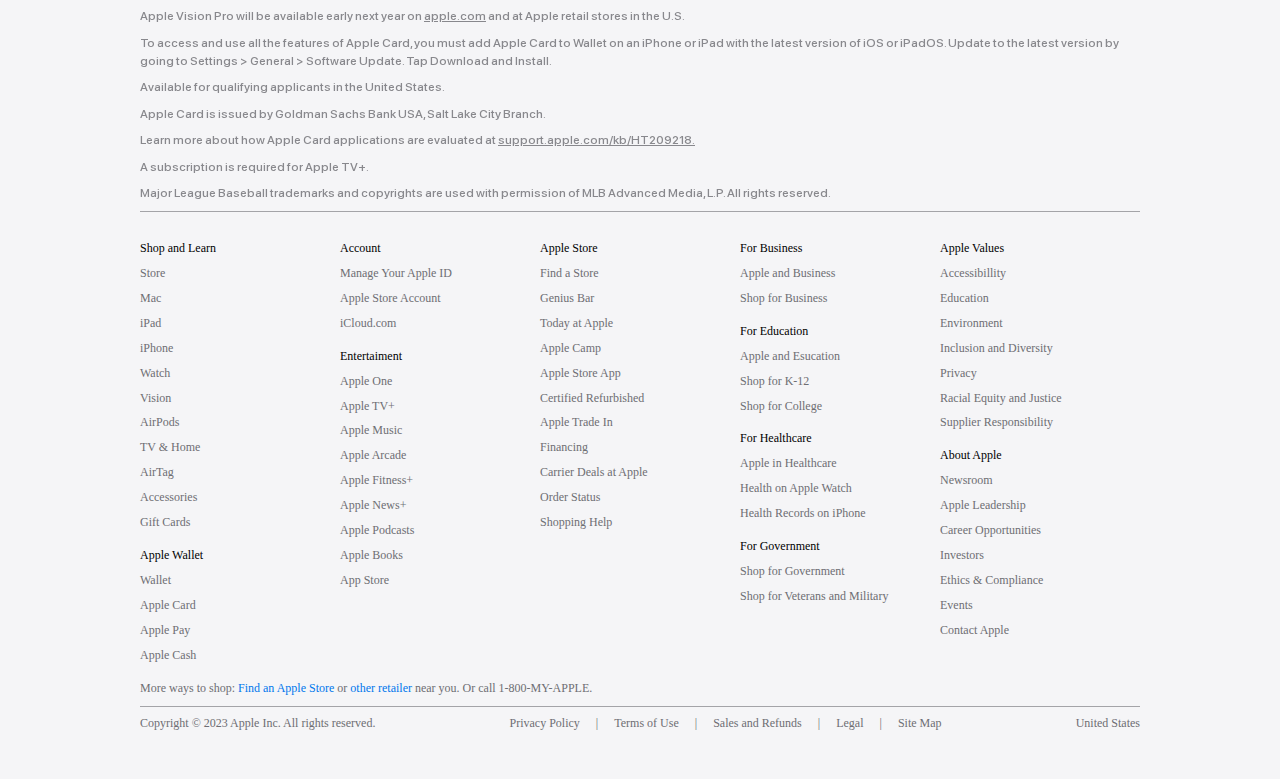
==== commit a276018a: "gallery block added pt1" ====
--- a/gallery.html
+++ b/gallery.html
@@ -186,6 +186,67 @@
                     <li><img src="./assets/images/Gallery/homeapp.jpg" alt=""></li>
                 </ul>
             </section>
+        </section>
+        <section class="carouselSmartHouse">
+            <h1>Every reason to turn your house<br>into a smart home.</h1>
+            <ul>
+                <li class="carousel-elem">
+                    <section>
+                        <ul class="carousel-elem-text">
+                            <li><p>Easily control your home<br>from anywhere with your<br>favorite devices.</p></li>
+                            <li>
+                                <a href="#">Learn more about the Home app ></a>
+                            </li>
+                        </ul>
+                        <img src="./assets/images/Gallery/smart_control__slilder 1.jpg" alt="">
+                    </section>
+                </li>
+                <li class="carousel-elem">
+                    <section>
+                        <ul class="carousel-elem-text">
+                            <li><p>Seamlessly connected<br>entertainment in every room.</p></li>
+                            <li>
+                                <a href="#">Learn more about HomePod ></a>
+                            </li>
+                        </ul>
+                        <img src="./assets/images/Gallery/smart_connect__slider2.jpg" alt="">
+                    </section>
+                </li>
+                <li class="carousel-elem">
+                    <section style="justify-content: flex-start;">
+                        <ul class="carousel-elem-text">
+                            <li><p>Run it all with your voice.</p></li>
+                            <li>
+                                <a href="#">Learn more about Siri ></a>
+                            </li>
+                        </ul>
+                        <ul class="text-siri">
+                            <li>
+                                <p class="gradient">Hey Siri,</p>
+                            </li>
+                            <li>
+                                <p class="gradient">turn ON the</p>
+                            </li>
+                            <li class="type-wrapper">
+                                <p class="type gradient">music</p>
+                            </li>
+                        </ul>
+                        <!-- Hey Siri, turn off the lights downstairs 
+                        -->
+                    </section>
+                </li>
+                <li class="carousel-elem">
+                    <section>
+                        <ul class="carousel-elem-text">
+                            <li><p>All with the security<br>and privacy of Apple.</p></li>
+                            <li>
+                                <a href="#">Learn more about Privacy ></a>
+                            </li>
+                        </ul>
+                        <img src="./assets/images/Gallery/security_and_privacy__slider3.jpg" alt="">
+                    </section>
+                </li>
+            </ul>
         </section>
     </main>
     <footer class="footer">
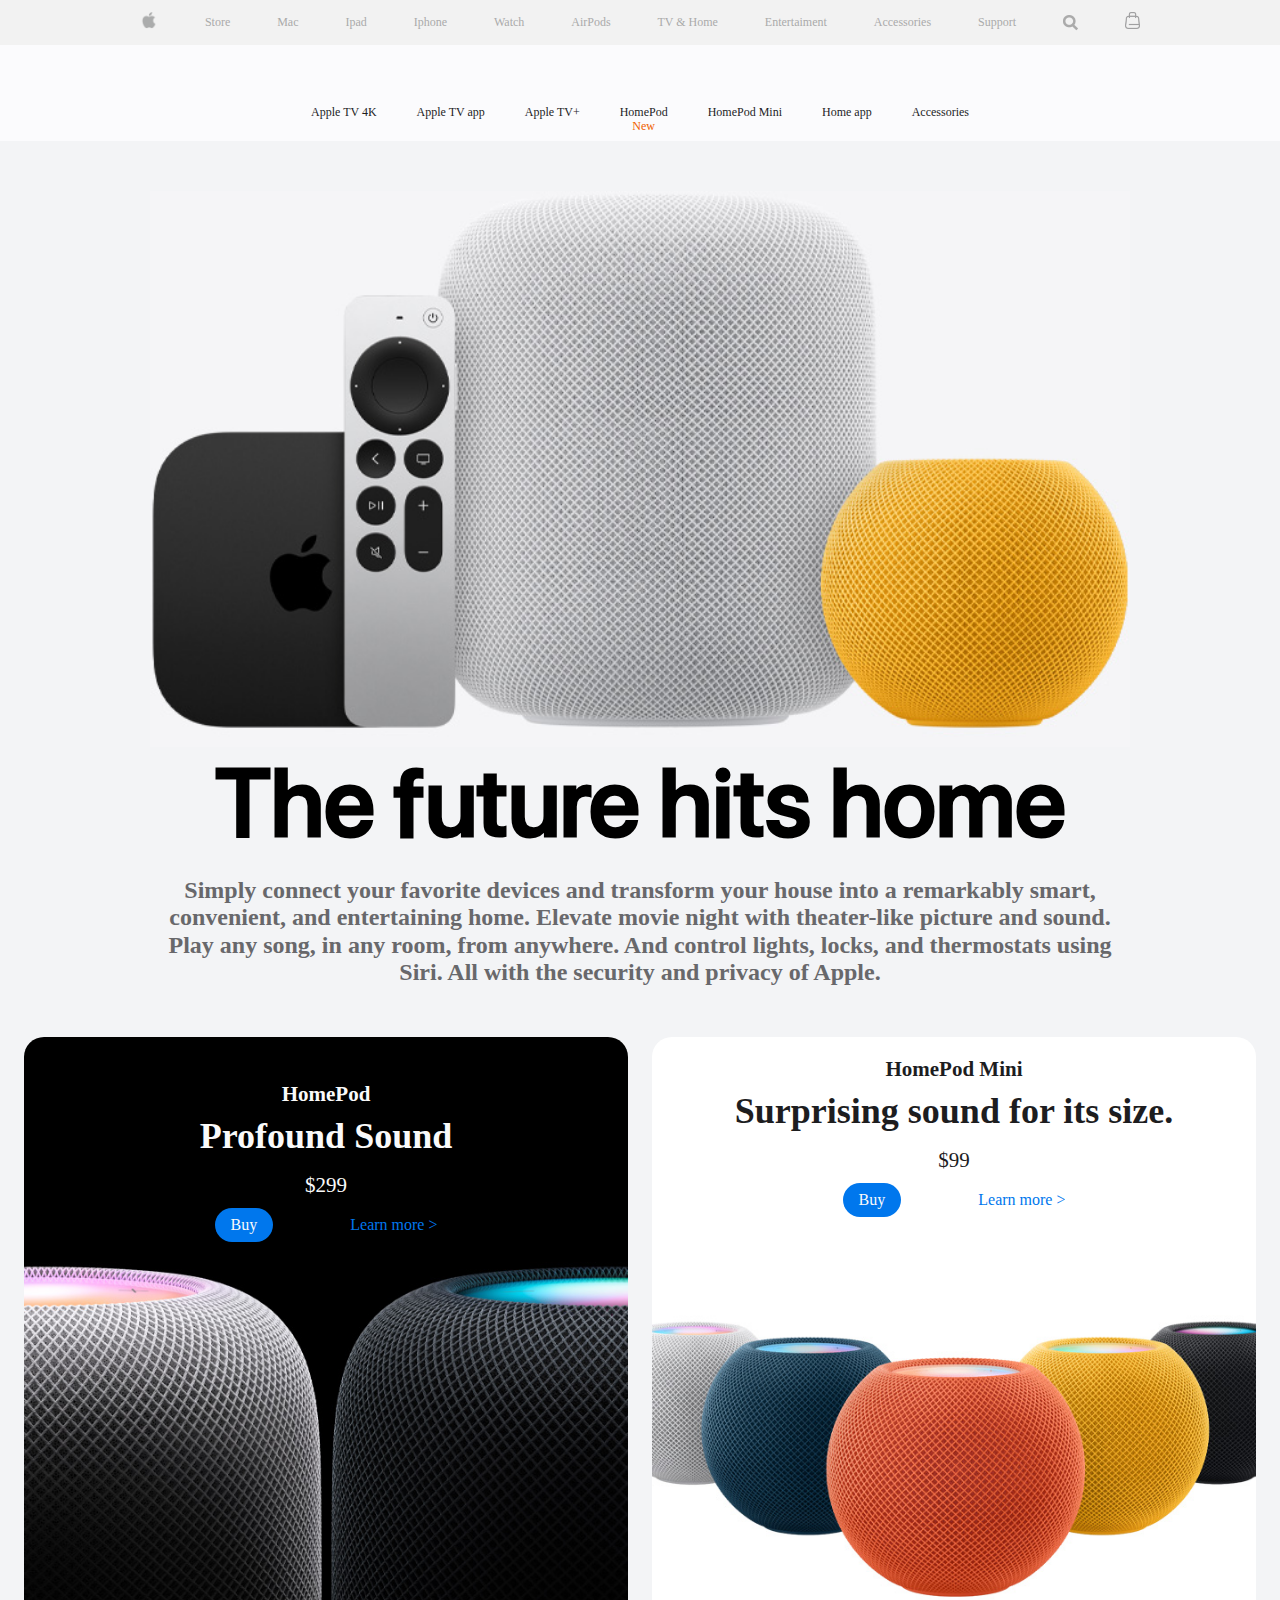
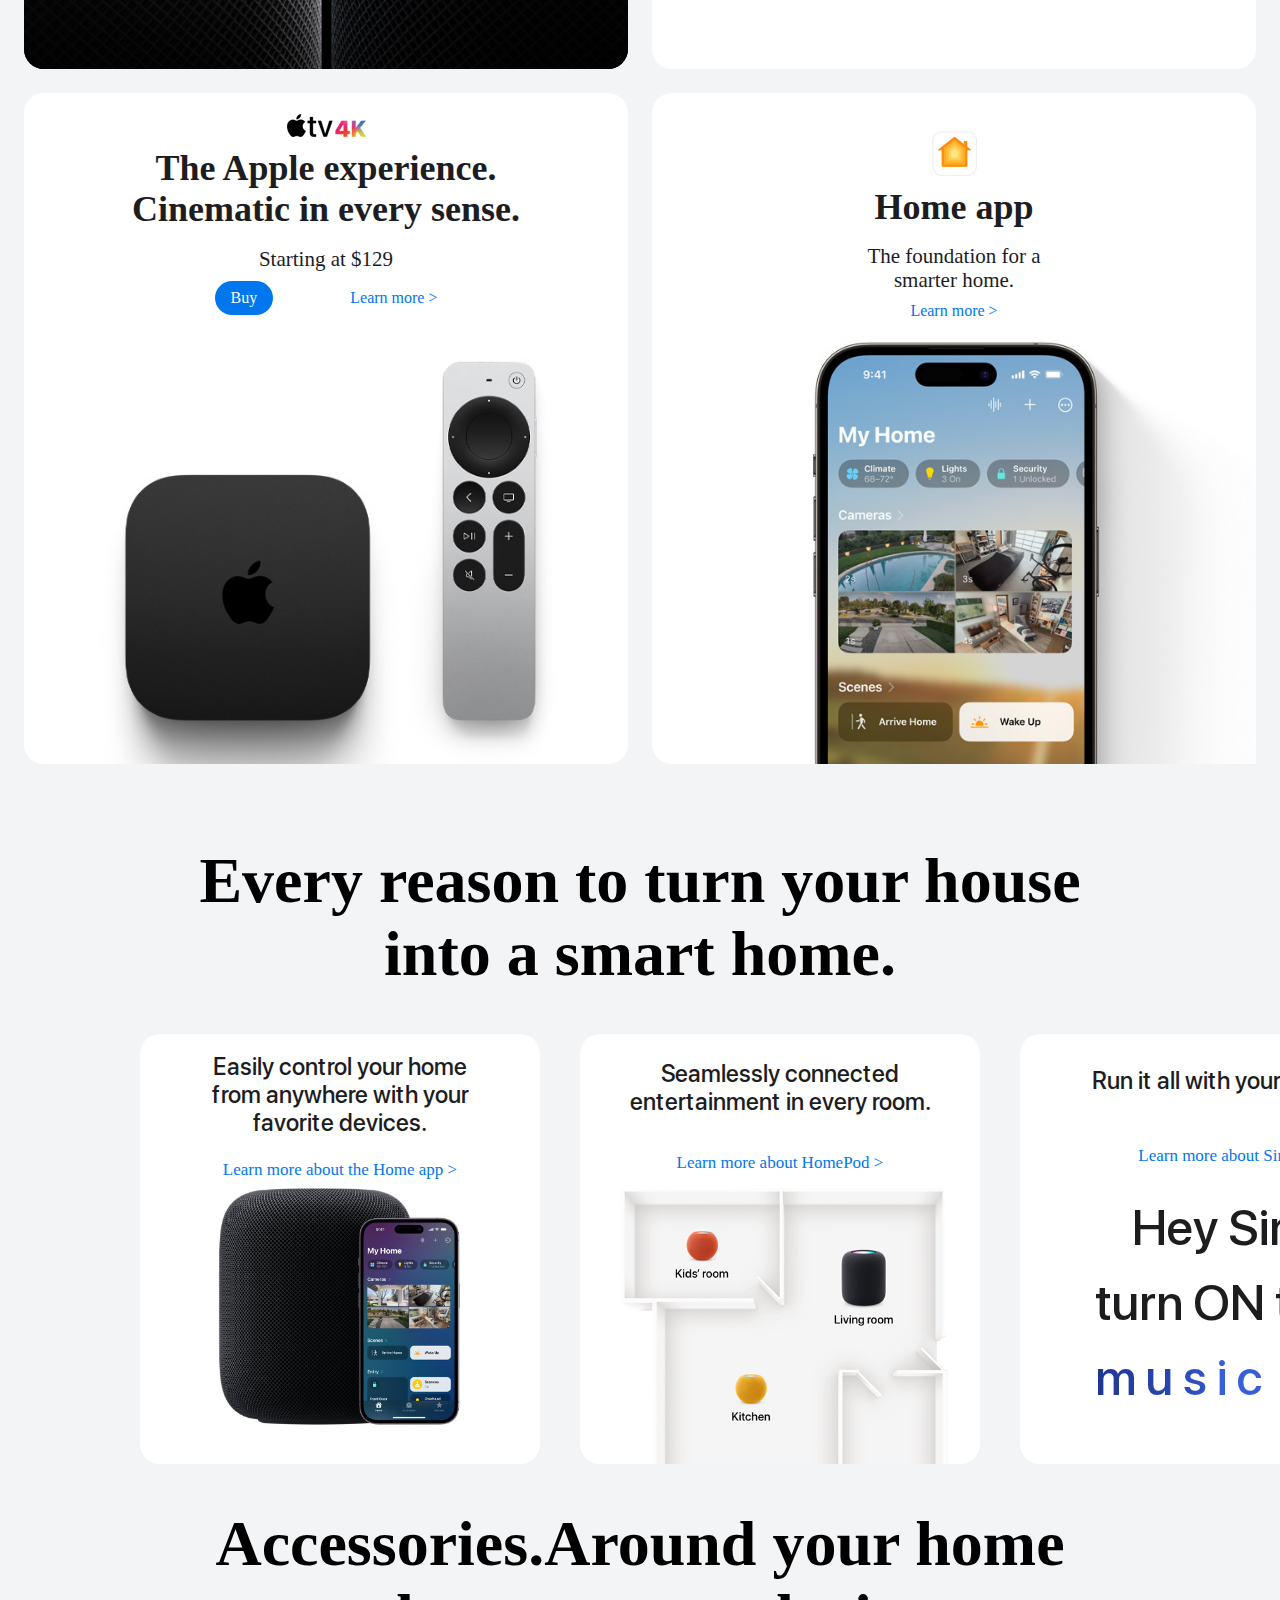
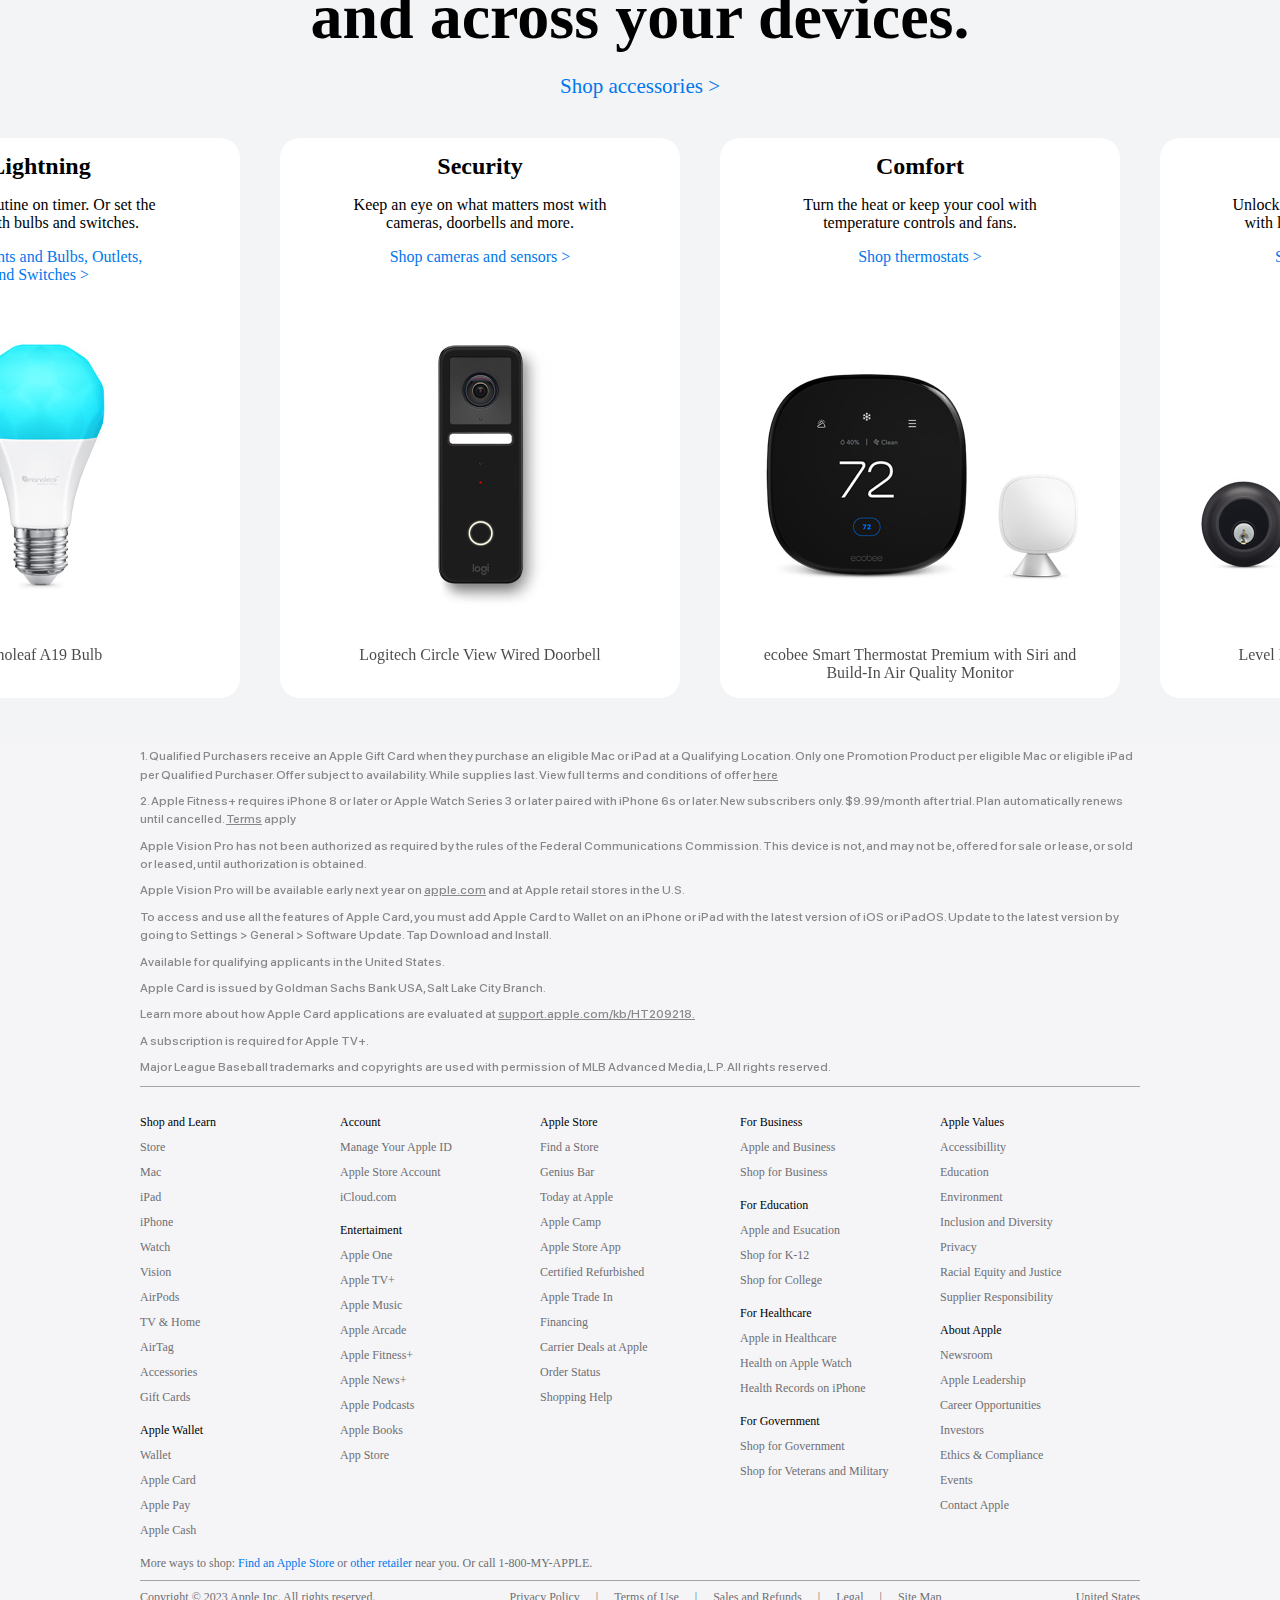
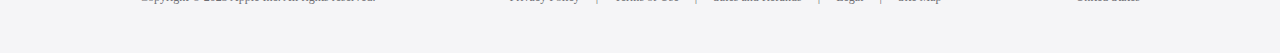
==== commit 6afaaad4: "added elems to gallery and upgraded adaptive" ====
--- a/gallery.html
+++ b/gallery.html
@@ -189,7 +189,7 @@
         </section>
         <section class="carouselSmartHouse">
             <h1>Every reason to turn your house<br>into a smart home.</h1>
-            <ul>
+            <ul style="overflow-x: scroll;">
                 <li class="carousel-elem">
                     <section>
                         <ul class="carousel-elem-text">
@@ -244,6 +244,107 @@
                             </li>
                         </ul>
                         <img src="./assets/images/Gallery/security_and_privacy__slider3.jpg" alt="">
+                    </section>
+                </li>
+            </ul>
+        </section>
+        <section class="accessories-slider" style="overflow-x: scroll;">
+            <h1>Accessories.Around your home<br>and across your devices.</h1>
+            <a href="#">Shop accessories ></a>
+            <ul class="accessories-slider-list">
+                <li class="accessories-slider-elem">
+                    <section>
+                        <ul>
+                            <li>
+                                <p>Lightning</p>
+                            </li>
+                            <li>
+                                <p>Put your routine on timer. Or set the<br>mood with bulbs and switches.</p>
+                            </li>
+                            <li>
+                                <a href="">Shop Lights and Bulbs, Outlets,<br>and Switches ></a>
+                            </li>
+                            <li>
+                                <figure>
+                                    <img src="./assets/images/Gallery/lighting_for_slider.jpg" alt="">
+                                    <figcaption>
+                                        Nanoleaf A19 Bulb
+                                    </figcaption>
+                                </figure>
+                            </li>
+                            
+                        </ul>
+                    </section>
+                </li>
+                <li class="accessories-slider-elem">
+                    <section>
+                        <ul>
+                            <li>
+                                <p>Security</p>
+                            </li>
+                            <li>
+                                <p>Keep an eye on what matters most with<br>cameras, doorbells and more.</p>
+                            </li>
+                            <li>
+                                <a href="">Shop cameras and sensors ></a>
+                            </li>
+                            <li>
+                                <figure>
+                                    <img src="./assets/images/Gallery/security_for_slider.jpg" alt="">
+                                    <figcaption>
+                                        Logitech Circle View Wired Doorbell
+                                    </figcaption>
+                                </figure>
+                            </li>
+                        </ul>
+                    </section>
+                </li>
+                <li class="accessories-slider-elem">
+                    <section>
+                        <ul>
+                            <li>
+                                <p>Comfort</p>
+                            </li>
+                            <li>
+                                <p>Turn the heat or keep your cool with<br>temperature controls and fans.</p>
+                            </li>
+                            <li>
+                                <a href="">Shop thermostats ></a>
+                            </li>
+                            <li>
+                                <figure>
+                                    <img src="./assets/images/Gallery/comfort_for_slider.jpg" alt="">
+                                    <figcaption>
+                                        ecobee Smart Thermostat Premium with Siri and<br>Build-In Air Quality Monitor
+                                    </figcaption>
+                                </figure>
+                            </li>
+                            
+                        </ul>
+                    </section>
+                </li>
+                <li class="accessories-slider-elem">
+                    <section>
+                        <ul>
+                            <li>
+                                <p>Entry</p>
+                            </li>
+                            <li>
+                                <p>Unlock more ways to access your home<br>with locks and garage door openers.</p>
+                            </li>
+                            <li>
+                                <a href="">Shop Sensors and Locks ></a>
+                            </li>
+                            <li>
+                                <figure>
+                                    <img src="./assets/images/Gallery/entry_for_slider.jpg" alt="">
+                                    <figcaption>
+                                        Level Lock+ with Home Key Support
+                                    </figcaption>
+                                </figure>
+                            </li>
+                            
+                        </ul>
                     </section>
                 </li>
             </ul>
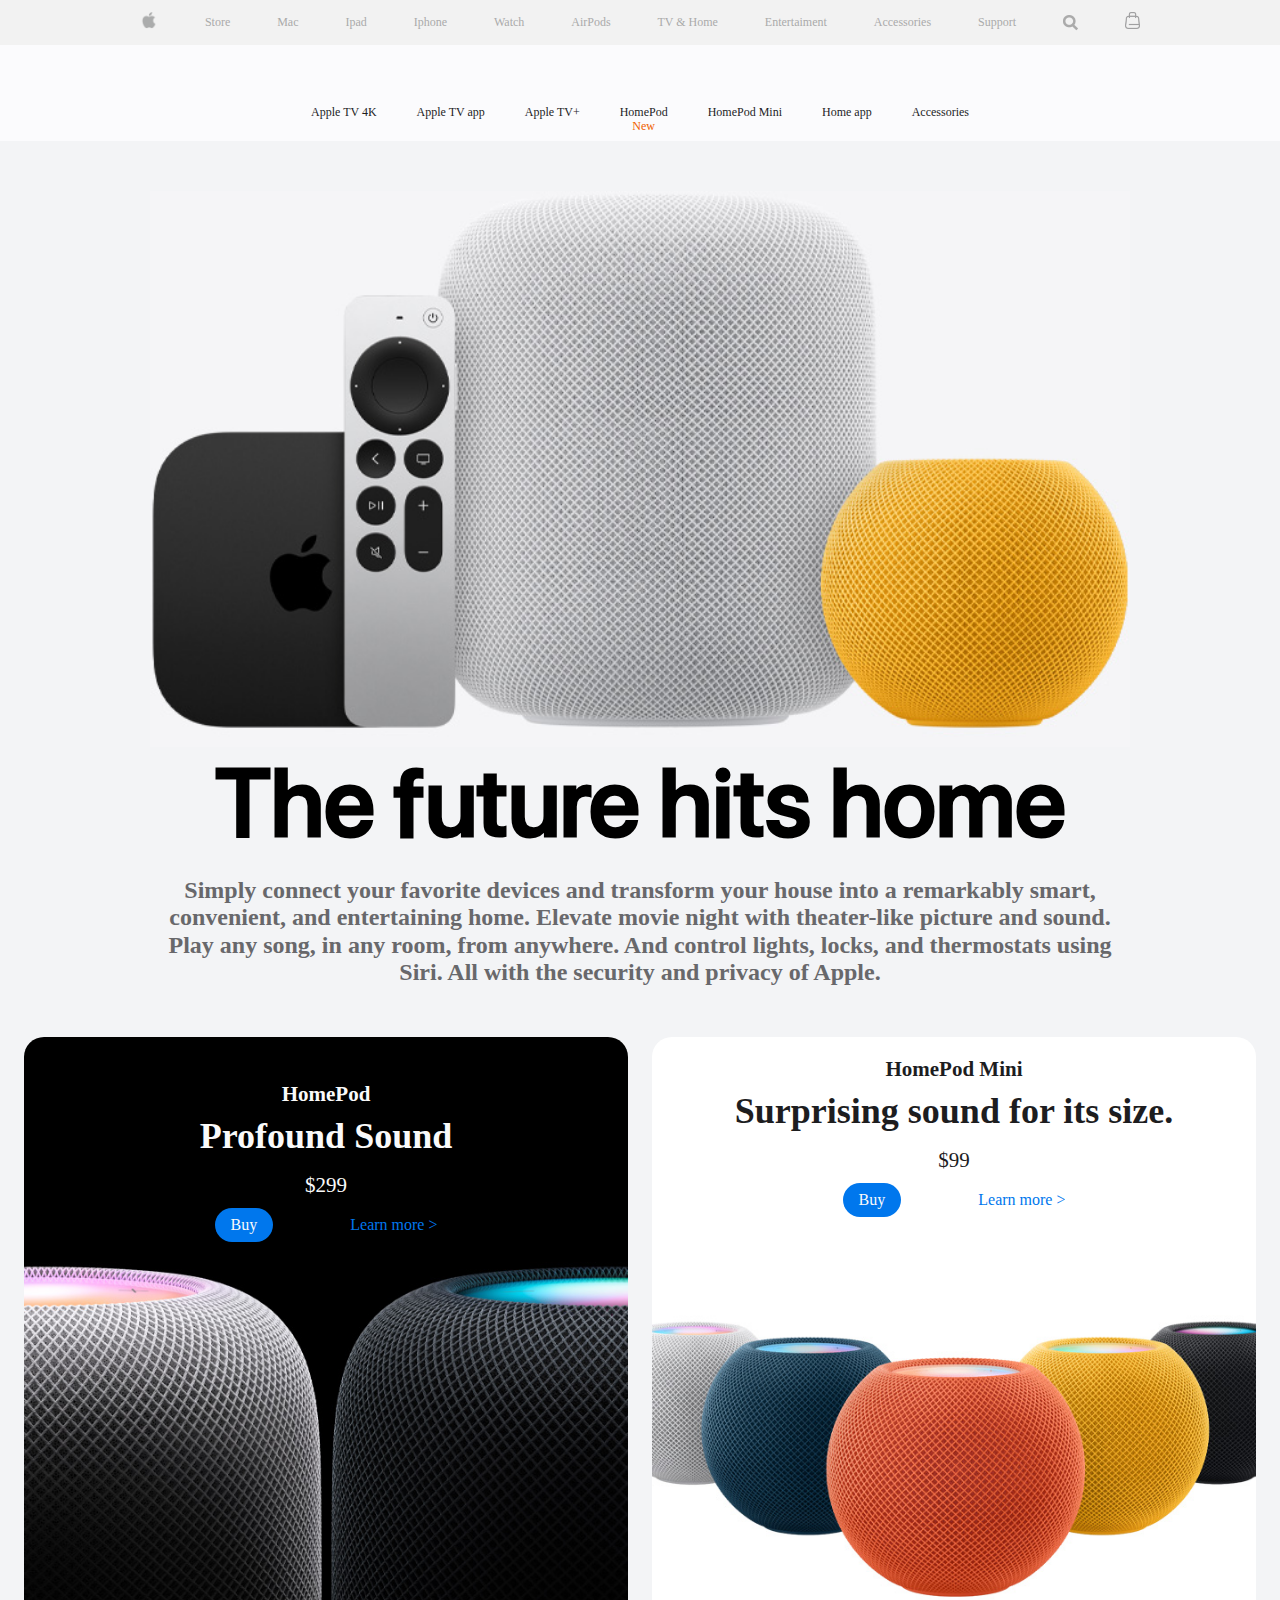
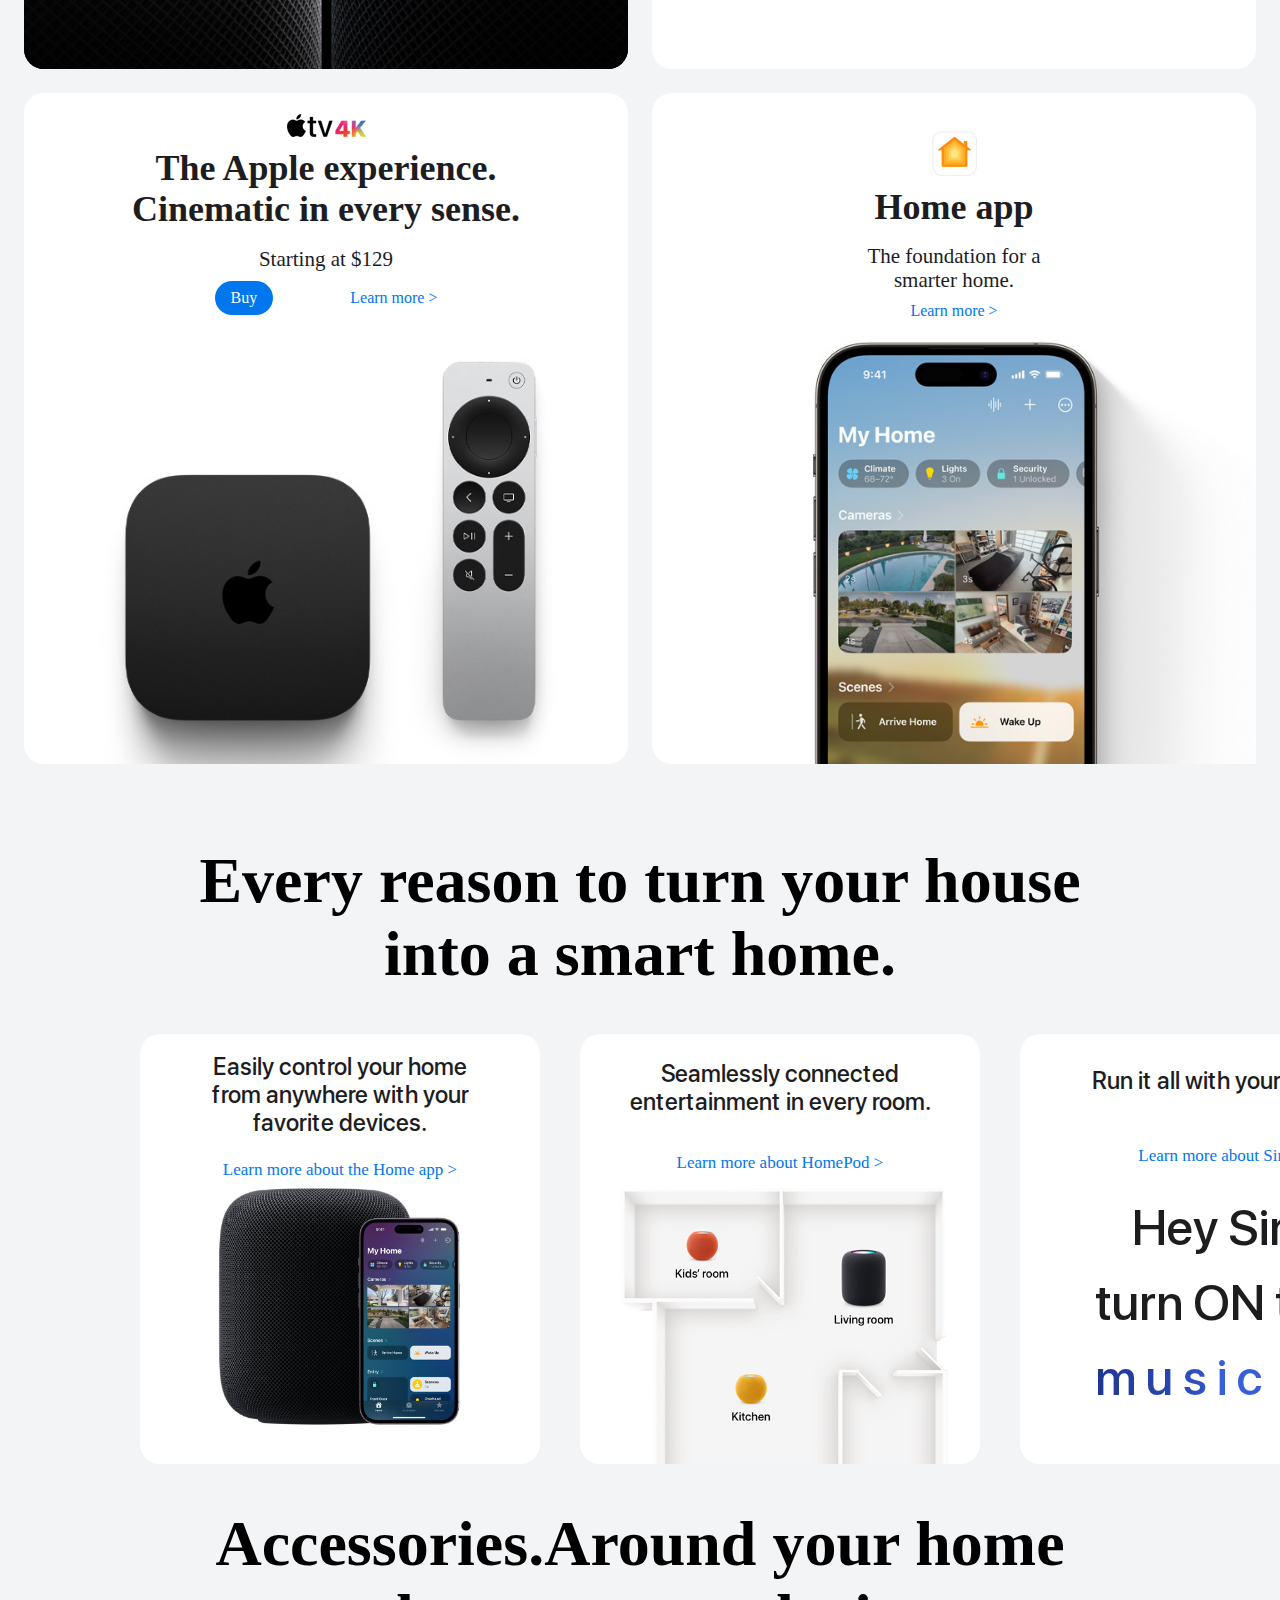
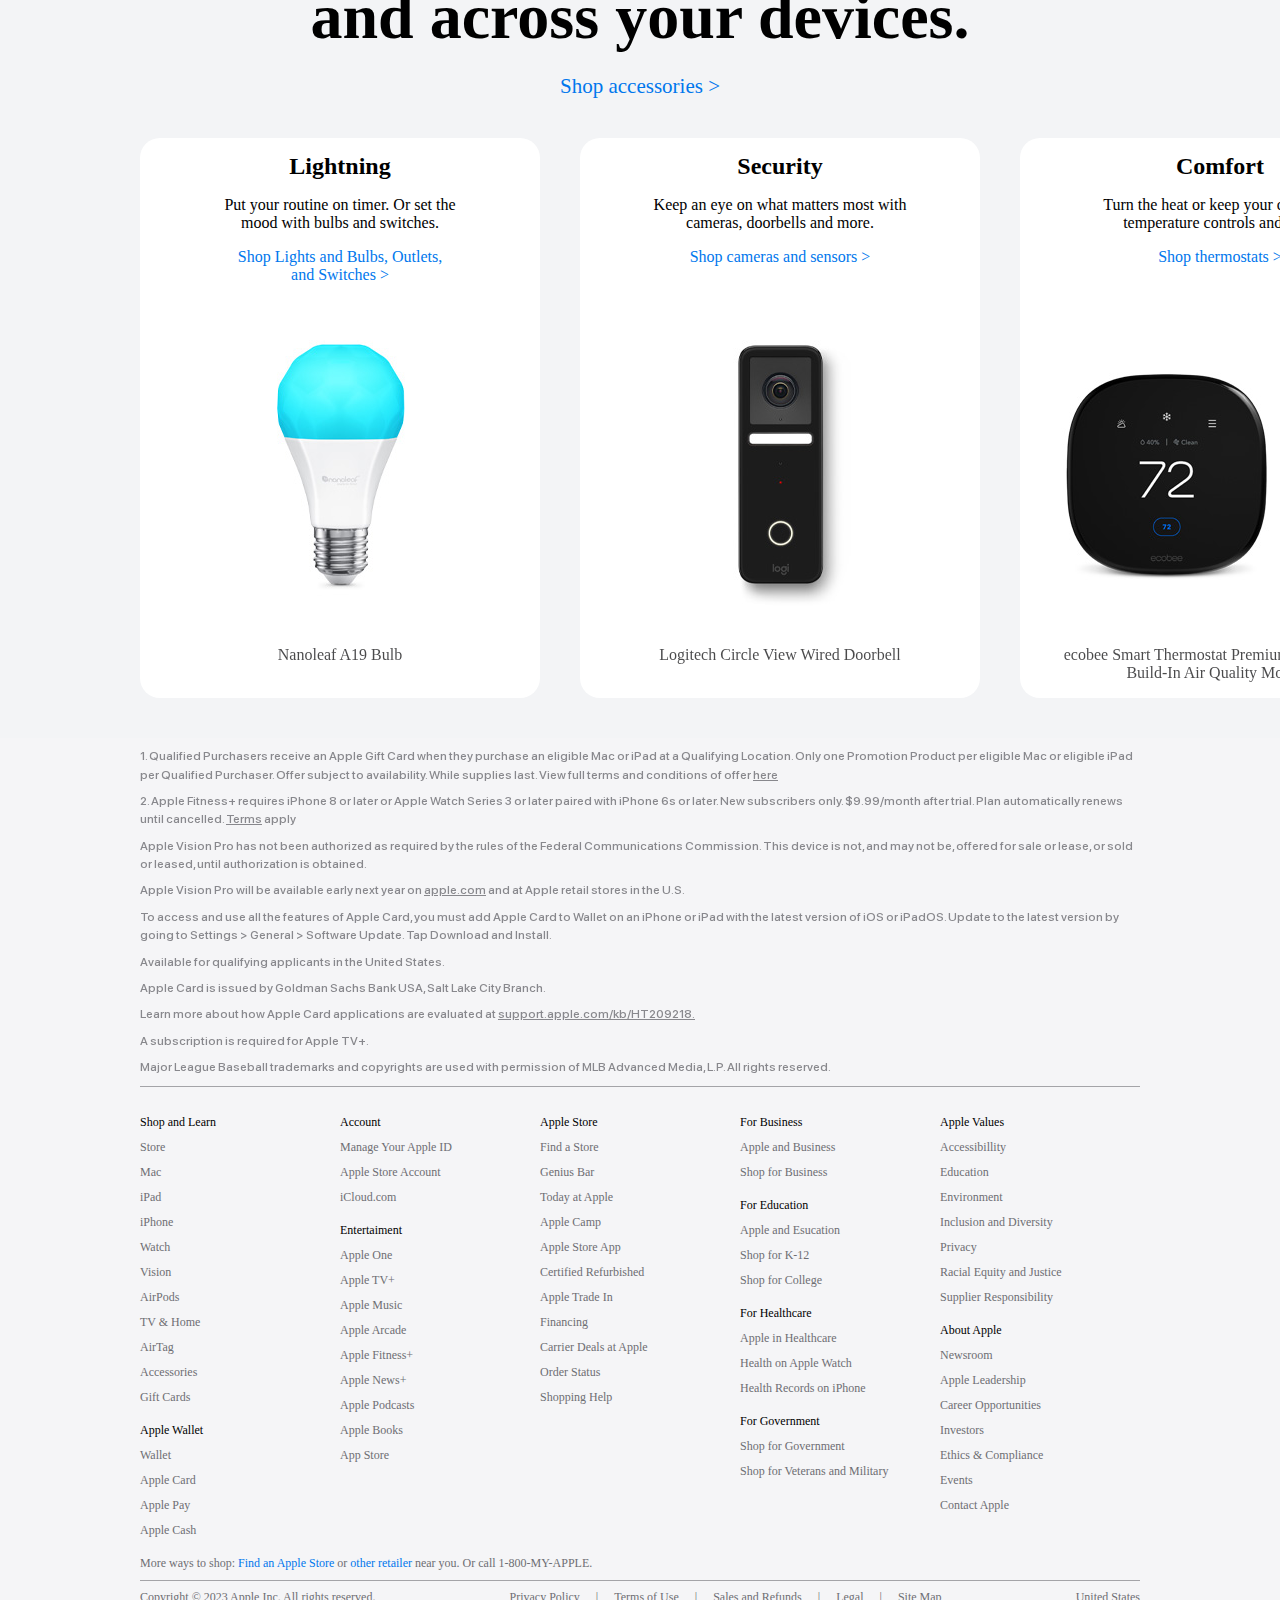
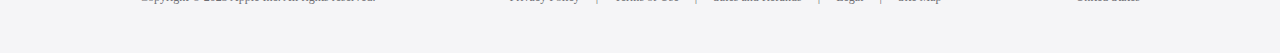
==== commit c246ffbf: "added mac page" ====
--- a/gallery.html
+++ b/gallery.html
@@ -25,7 +25,7 @@
             <li class="header-menu-list-item menu-item-text"><a href="#">
                     <p class="iphone-page-menu-elems">Store</p>
                 </a></li>
-            <li class="header-menu-list-item menu-item-text"><a href="#">
+            <li class="header-menu-list-item menu-item-text"><a href="./Mac.html">
                     <p class="iphone-page-menu-elems">Mac</p>
                 </a></li>
             <li class="header-menu-list-item menu-item-text"><a href="#">
@@ -649,7 +649,7 @@
     <section class="hidden-menu-block" id="hidden-menu-block">
         <ul><span id="menuCloser">&#x2715;</span>
             <li><a href="#">Store</a></li>
-            <li><a href="#">Mac</a></li>
+            <li><a href="./Mac.html">Mac</a></li>
             <li><a href="#">iPad</a></li>
             <li><a href="./iphone.html">iPhone</a></li>
             <li><a href="#">Watch</a></li>
